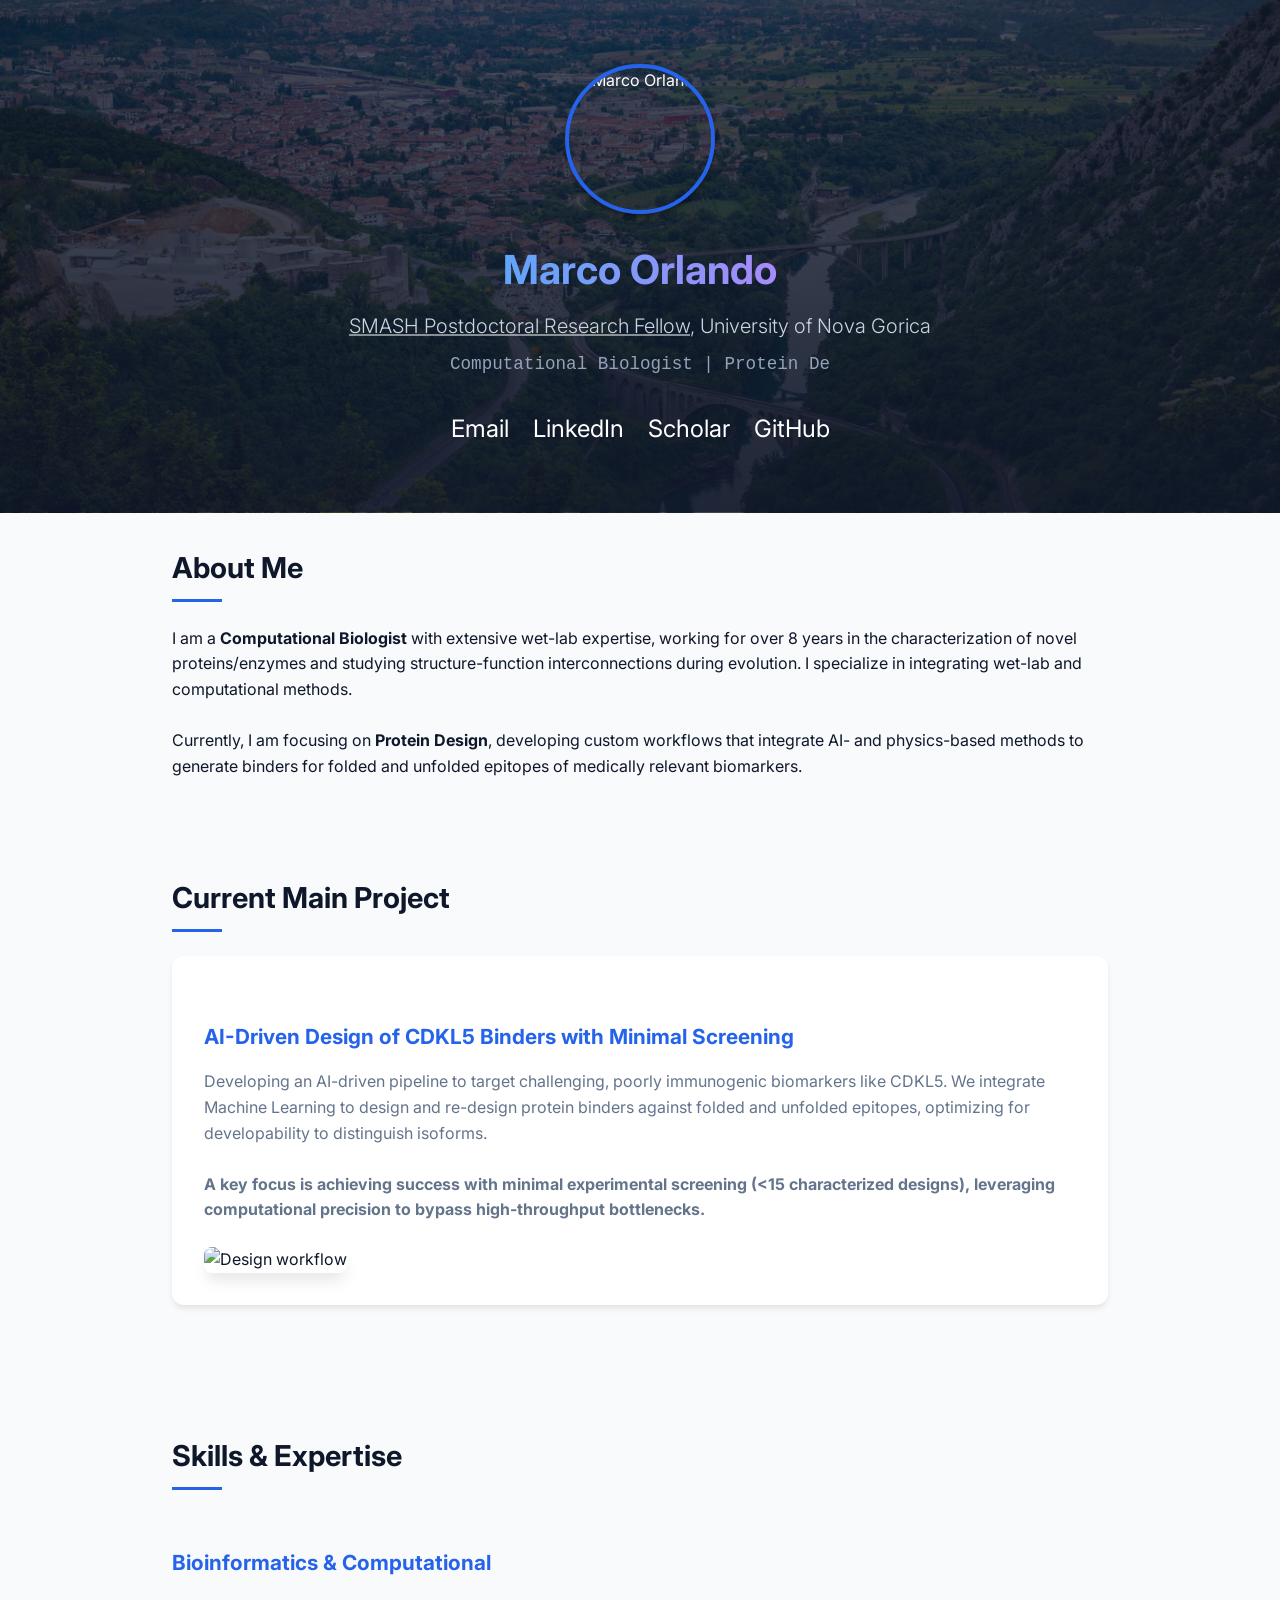
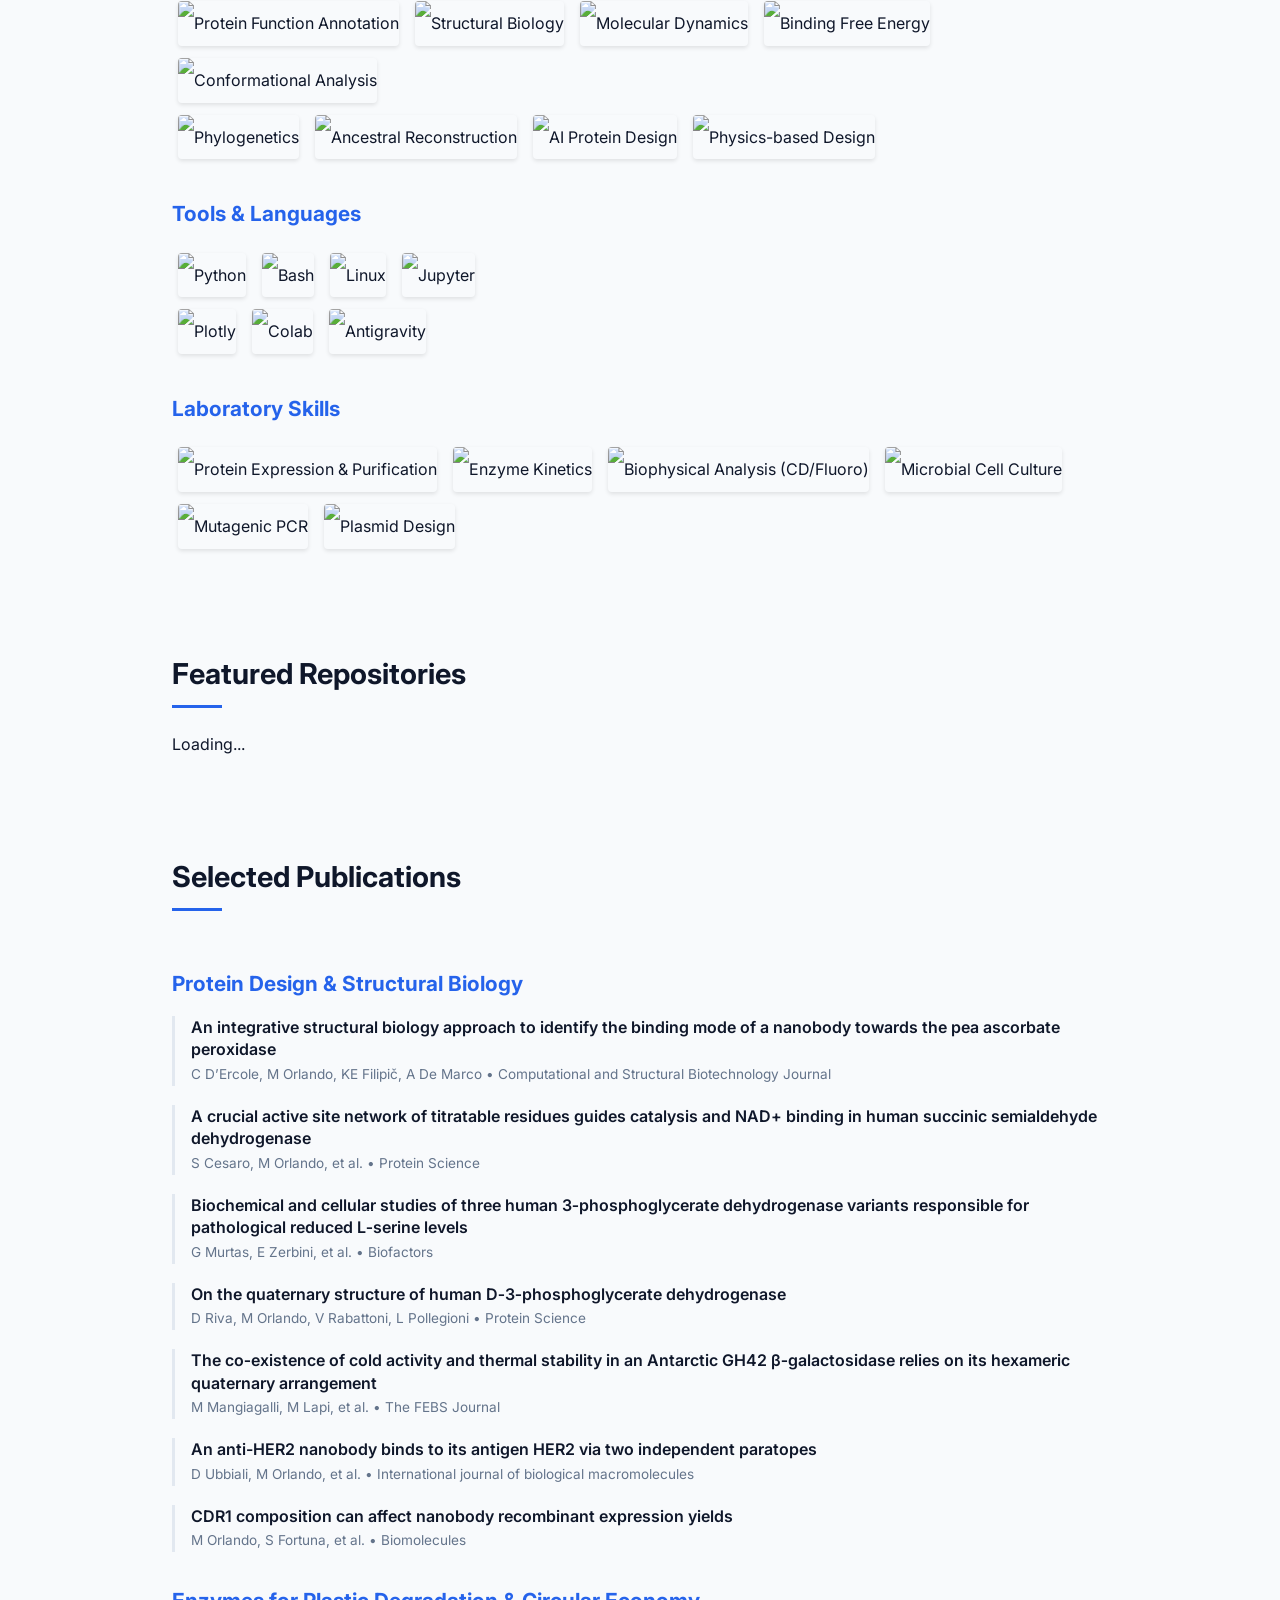
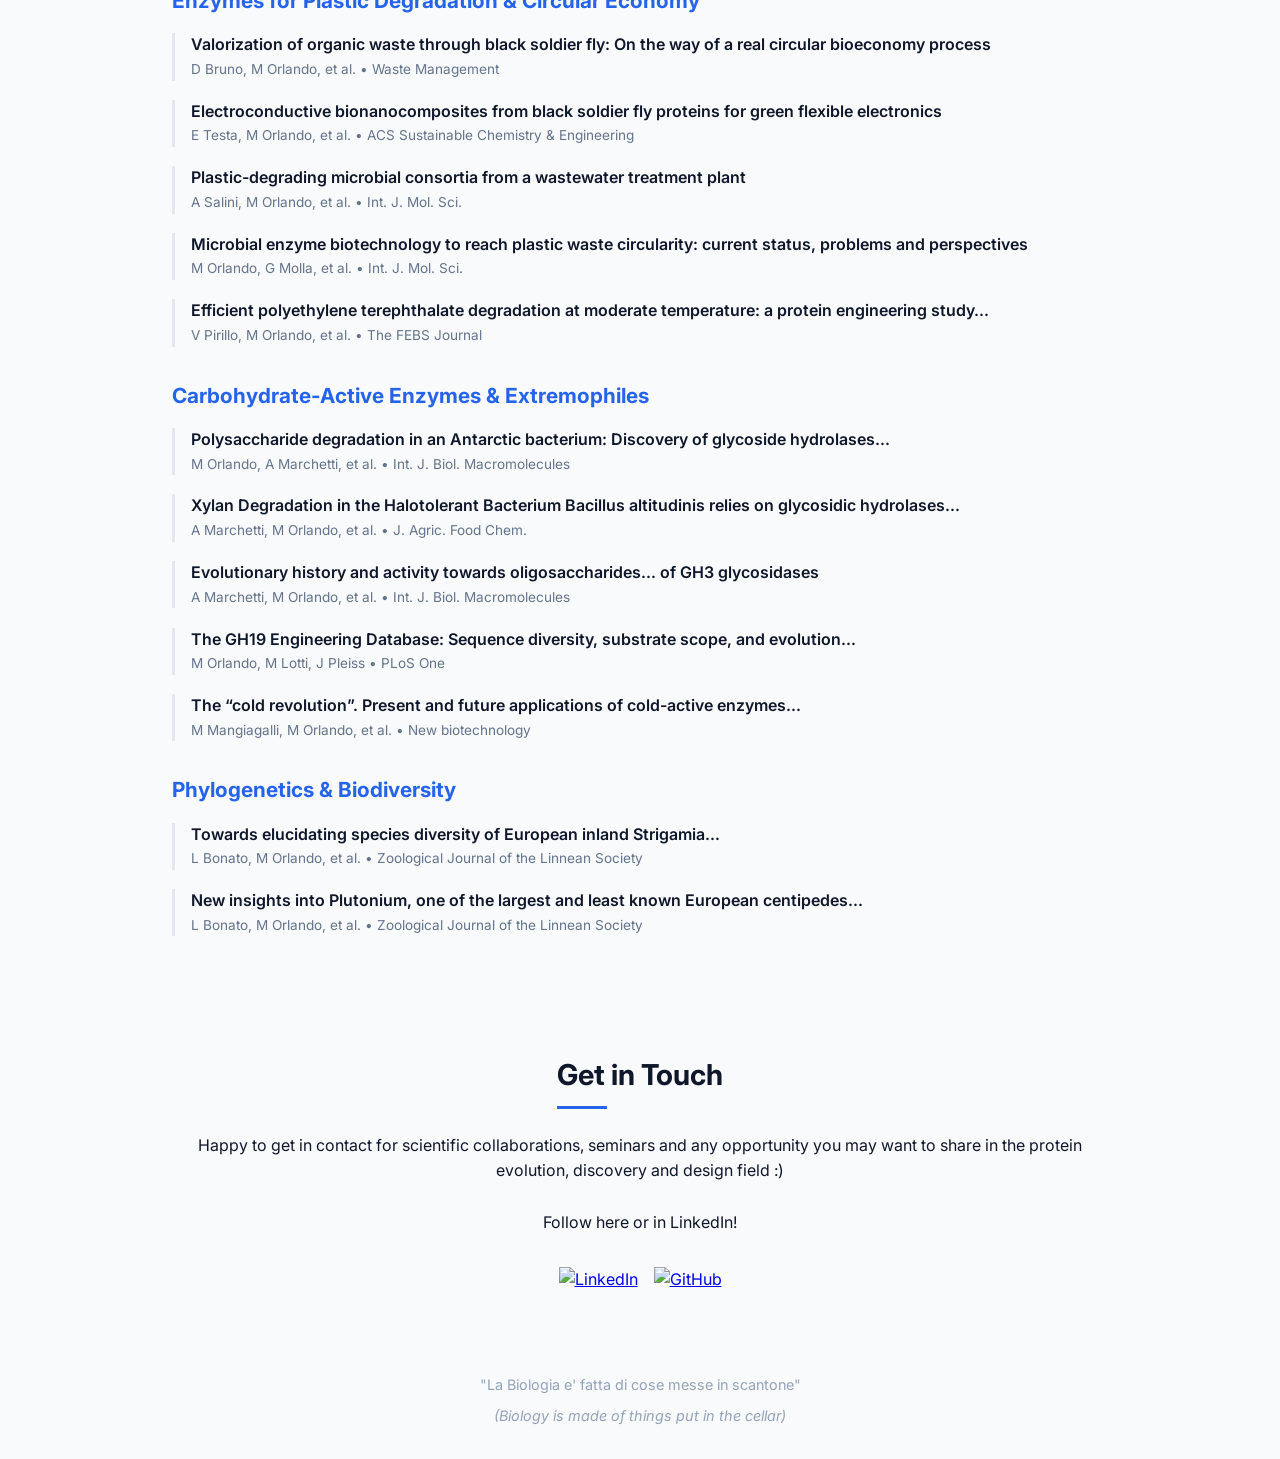
==== index.html @ f0516404 "Update hero background image with overlay" ====
<!DOCTYPE html>
<html lang="en">

<head>
    <meta charset="UTF-8">
    <meta name="viewport" content="width=device-width, initial-scale=1.0">
    <title>Marco Orlando - Computational Biologist</title>

    <!-- SEO Meta Tags -->
    <meta name="description"
        content="Marco Orlando - Postdoctoral Research Fellow at University of Nova Gorica. Computational Biologist & Protein Designer specializing in AI-driven protein engineering, molecular dynamics, and bioinformatics.">
    <meta name="keywords"
        content="Marco Orlando, Biochorl, Computational Biology, Protein Design, Bioinformatics, CDKL5, Protein Binders">
    <meta name="author" content="Marco Orlando">

    <!-- Fonts -->
    <link href="https://fonts.googleapis.com/css2?family=Inter:wght@300;400;600;700&display=swap" rel="stylesheet">
    <script src="https://kit.fontawesome.com/a076d05399.js" crossorigin="anonymous"></script>

    <style>
        :root {
            --primary: #2563eb;
            --dark: #0f172a;
            --light: #f8fafc;
            --text-gray: #64748b;
        }

        * {
            box-sizing: border-box;
            margin: 0;
            padding: 0;
        }

        body {
            font-family: 'Inter', sans-serif;
            color: var(--dark);
            background-color: var(--light);
            line-height: 1.6;
            scroll-behavior: smooth;
        }

        /* Compact Hero Section */
        .hero {
            padding: 4rem 2rem;
            display: flex;
            flex-direction: column;
            justify-content: center;
            align-items: center;
            text-align: center;
            background: linear-gradient(rgba(15, 23, 42, 0.7), rgba(15, 23, 42, 0.9)), url('assets/images/hero_bg.png');
            background-size: cover;
            background-position: center;
            color: white;
            min-height: 50vh;
            /* Reduced height */
        }

        .profile-img {
            width: 150px;
            height: 150px;
            border-radius: 50%;
            border: 4px solid var(--primary);
            object-fit: cover;
            margin-bottom: 1.5rem;
            box-shadow: 0 4px 6px -1px rgba(0, 0, 0, 0.5);
            animation: fadeIn 1s ease-out;
        }

        .hero h1 {
            font-size: 2.5rem;
            margin-bottom: 0.5rem;
            background: linear-gradient(to right, #60a5fa, #a78bfa);
            background-clip: text;
            -webkit-background-clip: text;
            -webkit-text-fill-color: transparent;

        }

        .typing-text {
            font-family: monospace;
            font-size: 1.1rem;
            color: #94a3b8;
            margin-bottom: 1.5rem;
            min-height: 1.5em;
        }

        .social-links {
            display: flex;
            gap: 1.5rem;
            margin-top: 0.5rem;
        }

        .social_btn {
            color: white;
            font-size: 1.5rem;
            transition: transform 0.2s, color 0.2s;
            text-decoration: none;
        }

        .social_btn:hover {
            transform: translateY(-3px);
            color: var(--primary);
        }

        /* Sections */
        section {
            padding: 3rem 2rem;
            max-width: 1000px;
            margin: 0 auto;
        }

        h2 {
            font-size: 1.8rem;
            margin-bottom: 1.5rem;
            position: relative;
            display: inline-block;
        }

        h2::after {
            content: '';
            display: block;
            width: 50px;
            height: 3px;
            background: var(--primary);
            margin-top: 0.5rem;
        }

        h3 {
            font-size: 1.3rem;
            margin-top: 2rem;
            margin-bottom: 1rem;
            color: var(--primary);
        }

        .project-card {
            background: white;
            border-radius: 12px;
            padding: 2rem;
            box-shadow: 0 4px 6px -1px rgba(0, 0, 0, 0.1);
            margin-bottom: 2rem;
        }

        .project-img {
            width: 100%;
            border-radius: 8px;
            margin-top: 1.5rem;
            box-shadow: 0 10px 15px -3px rgba(0, 0, 0, 0.1);
        }

        /* Publication List */
        .pub-item {
            margin-bottom: 1.2rem;
            padding-left: 1rem;
            border-left: 3px solid #e2e8f0;
            transition: border-color 0.2s;
        }

        .pub-item:hover {
            border-left-color: var(--primary);
        }

        .pub-title {
            font-weight: 600;
            display: block;
            color: var(--dark);
            text-decoration: none;
            line-height: 1.4;
        }

        .pub-title:hover {
            color: var(--primary);
        }

        .pub-meta {
            font-size: 0.85rem;
            color: var(--text-gray);
            margin-top: 0.2rem;
        }

        /* Repos Grid */
        #repos-grid {
            display: grid;
            grid-template-columns: repeat(auto-fit, minmax(280px, 1fr));
            gap: 1.5rem;
        }

        .repo-card {
            background: white;
            padding: 1.5rem;
            border-radius: 8px;
            border: 1px solid #e2e8f0;
            transition: transform 0.2s, box-shadow 0.2s;
        }

        .repo-card:hover {
            transform: translateY(-5px);
            box-shadow: 0 10px 15px -3px rgba(0, 0, 0, 0.1);
        }

        .repo-name {
            font-weight: 700;
            color: var(--primary);
            text-decoration: none;
            display: block;
            margin-bottom: 0.5rem;
        }

        .repo-desc {
            font-size: 0.9rem;
            color: var(--text-gray);
        }

        /* Helpers */
        @keyframes fadeIn {
            from {
                opacity: 0;
                transform: scale(0.9);
            }

            to {
                opacity: 1;
                transform: scale(1);
            }
        }

        .skills-badges {
            margin-top: 1rem;
            line-height: 2.8;
        }

        .skills-badges img {
            margin: 6px;
            height: 32px;
            border-radius: 4px;
            box-shadow: 0 2px 4px rgba(0, 0, 0, 0.1);
            transition: transform 0.2s, box-shadow 0.2s;
        }

        .skills-badges img:hover {
            transform: translateY(-3px);
            box-shadow: 0 5px 10px rgba(0, 0, 0, 0.15);
        }
    </style>
</head>

<body>

    <!-- Hero -->
    <header class="hero">
        <img src="https://github.com/biochorl.png" alt="Marco Orlando" class="profile-img">
        <h1>Marco Orlando</h1>
        <p style="font-size: 1.25rem; font-weight: 300; margin-bottom: 0.5rem; color: #cbd5e1;">
            <a href="https://smash.ung.si/" target="_blank"
                style="color: inherit; text-decoration: underline; text-decoration-color: rgba(255,255,255,0.5);">SMASH
                Postdoctoral Research Fellow</a>, University of Nova Gorica
        </p>
        <div class="typing-text" id="typewriter"></div>

        <div class="social-links">
            <a href="mailto:marco.orlando@ung.si" class="social_btn" title="Email"><i class="fas fa-envelope"></i>
                Email</a>
            <a href="https://www.linkedin.com/in/marco-orlando-bioch91" class="social_btn" title="LinkedIn"><i
                    class="fab fa-linkedin"></i> LinkedIn</a>
            <a href="https://scholar.google.com/citations?user=0Aok1wQAAAAJ" class="social_btn" title="Scholar"><i
                    class="fas fa-graduation-cap"></i> Scholar</a>
            <a href="https://github.com/biochorl" class="social_btn" title="GitHub"><i class="fab fa-github"></i>
                GitHub</a>
        </div>
    </header>

    <!-- About -->
    <section id="about" style="padding-top: 2rem;">
        <h2>About Me</h2>
        <p>
            I am a <strong>Computational Biologist</strong> with extensive wet-lab expertise, working for over 8 years
            in the
            characterization of novel proteins/enzymes and studying structure-function interconnections during
            evolution. I specialize in integrating wet-lab and computational methods.
            <br><br>
            Currently, I am focusing on <strong>Protein Design</strong>, developing custom workflows that integrate AI-
            and
            physics-based methods to generate binders for folded and unfolded epitopes of medically relevant biomarkers.
        </p>
    </section>

    <!-- Current Project -->
    <section id="project">
        <h2>Current Main Project</h2>
        <div class="project-card">
            <h3>AI-Driven Design of CDKL5 Binders with Minimal Screening</h3>
            <p style="color: var(--text-gray);">
                Developing an AI-driven pipeline to target challenging, poorly immunogenic biomarkers like CDKL5. We
                integrate Machine Learning to design and re-design protein binders against folded and unfolded epitopes,
                optimizing for developability to distinguish isoforms.
                <br><br>
                <strong>A key focus is achieving success with minimal experimental screening (&lt;15 characterized
                    designs), leveraging computational precision to bypass high-throughput bottlenecks.</strong>
            </p>
            <img src="assets/images/ensemble_animation.gif" alt="Design workflow" class="project-img">
        </div>
    </section>

    <!-- Skills -->
    <section id="skills">
        <h2>Skills & Expertise</h2>

        <h3>Bioinformatics & Computational</h3>
        <div class="skills-badges">
            <img alt="Protein Function Annotation"
                src="https://img.shields.io/badge/Protein%20Function%20Annotation-0056B3?style=for-the-badge">
            <img alt="Structural Biology"
                src="https://img.shields.io/badge/Structural%20Biology-0056B3?style=for-the-badge">
            <img alt="Molecular Dynamics"
                src="https://img.shields.io/badge/Molecular%20Dynamics-0056B3?style=for-the-badge">
            <img alt="Binding Free Energy"
                src="https://img.shields.io/badge/Binding%20Free%20Energy-0056B3?style=for-the-badge">
            <img alt="Conformational Analysis"
                src="https://img.shields.io/badge/Conformational%20Analysis-0056B3?style=for-the-badge">
            <br>
            <img alt="Phylogenetics" src="https://img.shields.io/badge/Phylogenetics-0056B3?style=for-the-badge">
            <img alt="Ancestral Reconstruction"
                src="https://img.shields.io/badge/Ancestral%20Reconstruction-0056B3?style=for-the-badge">
            <img alt="AI Protein Design"
                src="https://img.shields.io/badge/AI--based%20Protein%20Design-0056B3?style=for-the-badge">
            <img alt="Physics-based Design"
                src="https://img.shields.io/badge/Physics--based%20Protein%20Design-0056B3?style=for-the-badge">
        </div>

        <h3>Tools & Languages</h3>
        <div class="skills-badges">
            <img alt="Python"
                src="https://img.shields.io/badge/Python-3776AB?logo=python&logoColor=yellow&style=for-the-badge">
            <img alt="Bash"
                src="https://img.shields.io/badge/Bash-000000?logo=gnubash&logoColor=white&style=for-the-badge">
            <img alt="Linux"
                src="https://img.shields.io/badge/Linux-FCC624?logo=Linux&logoColor=black&style=for-the-badge">
            <img alt="Jupyter"
                src="https://img.shields.io/badge/Jupyter-F37626?logo=jupyter&logoColor=white&style=for-the-badge">
            <br>
            <img alt="Plotly"
                src="https://img.shields.io/badge/Plotly-11557C?logo=plotly&logoColor=white&style=for-the-badge">
            <img alt="Colab"
                src="https://img.shields.io/badge/Google%20Colab-F9AB00?logo=googlecolab&logoColor=white&style=for-the-badge">
            <img alt="Antigravity"
                src="https://img.shields.io/badge/IDE-Antigravity-7B1FA2?style=for-the-badge&logo=rocket&logoColor=white">
        </div>

        <h3>Laboratory Skills</h3>
        <div class="skills-badges">
            <img alt="Protein Expression & Purification"
                src="https://img.shields.io/badge/Protein%20Expression%20&%20Purification-28A745?style=for-the-badge">
            <img alt="Enzyme Kinetics" src="https://img.shields.io/badge/Enzyme%20Kinetics-28A745?style=for-the-badge">
            <img alt="Biophysical Analysis (CD/Fluoro)"
                src="https://img.shields.io/badge/Biophysical%20Analysis-28A745?style=for-the-badge">
            <img alt="Microbial Cell Culture"
                src="https://img.shields.io/badge/Microbial%20Cell%20Culture-28A745?style=for-the-badge">
            <img alt="Mutagenic PCR" src="https://img.shields.io/badge/Mutagenic%20PCR-28A745?style=for-the-badge">
            <img alt="Plasmid Design" src="https://img.shields.io/badge/Plasmid%20Design-28A745?style=for-the-badge">
        </div>
    </section>

    <!-- Repositories -->
    <section id="repos">
        <h2>Featured Repositories</h2>
        <div id="repos-grid">Loading...</div>
    </section>

    <!-- Publications -->
    <section id="publications">
        <h2>Selected Publications</h2>

        <h3>Protein Design & Structural Biology</h3>
        <div class="pub-item"><a
                href="https://scholar.google.com/citations?view_op=view_citation&hl=it&user=0Aok1wQAAAAJ&cstart=20&pagesize=80&citation_for_view=0Aok1wQAAAAJ:iH-uZ7U-co4C"
                class="pub-title">An integrative structural biology approach to identify the binding mode of a nanobody
                towards the pea ascorbate peroxidase</a>
            <div class="pub-meta">C D’Ercole, M Orlando, KE Filipič, A De Marco • Computational and Structural
                Biotechnology Journal</div>
        </div>
        <div class="pub-item"><a
                href="https://scholar.google.com/citations?view_op=view_citation&hl=it&user=0Aok1wQAAAAJ&cstart=20&pagesize=80&citation_for_view=0Aok1wQAAAAJ:M3ejUd6NZC8C"
                class="pub-title">A crucial active site network of titratable residues guides catalysis and NAD+ binding
                in human succinic semialdehyde dehydrogenase</a>
            <div class="pub-meta">S Cesaro, M Orlando, et al. • Protein Science</div>
        </div>
        <div class="pub-item"><a
                href="https://scholar.google.com/citations?view_op=view_citation&hl=it&user=0Aok1wQAAAAJ&citation_for_view=0Aok1wQAAAAJ:LkGwnXOMwfcC"
                class="pub-title">Biochemical and cellular studies of three human 3‐phosphoglycerate dehydrogenase
                variants responsible for pathological reduced L‐serine levels</a>
            <div class="pub-meta">G Murtas, E Zerbini, et al. • Biofactors</div>
        </div>
        <div class="pub-item"><a
                href="https://scholar.google.com/citations?view_op=view_citation&hl=it&user=0Aok1wQAAAAJ&citation_for_view=0Aok1wQAAAAJ:0EnyYjriUFMC"
                class="pub-title">On the quaternary structure of human D‐3‐phosphoglycerate dehydrogenase</a>
            <div class="pub-meta">D Riva, M Orlando, V Rabattoni, L Pollegioni • Protein Science</div>
        </div>
        <div class="pub-item"><a
                href="https://scholar.google.com/citations?view_op=view_citation&hl=it&user=0Aok1wQAAAAJ&citation_for_view=0Aok1wQAAAAJ:HDshCWvjkbEC"
                class="pub-title">The co‐existence of cold activity and thermal stability in an Antarctic GH42
                β‐galactosidase relies on its hexameric quaternary arrangement</a>
            <div class="pub-meta">M Mangiagalli, M Lapi, et al. • The FEBS Journal</div>
        </div>
        <div class="pub-item"><a
                href="https://scholar.google.com/citations?view_op=view_citation&hl=it&user=0Aok1wQAAAAJ&citation_for_view=0Aok1wQAAAAJ:hqOjcs7Dif8C"
                class="pub-title">An anti-HER2 nanobody binds to its antigen HER2 via two independent paratopes</a>
            <div class="pub-meta">D Ubbiali, M Orlando, et al. • International journal of biological macromolecules
            </div>
        </div>
        <div class="pub-item"><a
                href="https://scholar.google.com/citations?view_op=view_citation&hl=it&user=0Aok1wQAAAAJ&citation_for_view=0Aok1wQAAAAJ:L8Ckcad2t8MC"
                class="pub-title">CDR1 composition can affect nanobody recombinant expression yields</a>
            <div class="pub-meta">M Orlando, S Fortuna, et al. • Biomolecules</div>
        </div>

        <h3>Enzymes for Plastic Degradation & Circular Economy</h3>
        <div class="pub-item"><a
                href="https://scholar.google.com/citations?view_op=view_citation&hl=it&user=0Aok1wQAAAAJ&citation_for_view=0Aok1wQAAAAJ:_FxGoFyzp5QC"
                class="pub-title">Valorization of organic waste through black soldier fly: On the way of a real circular
                bioeconomy process</a>
            <div class="pub-meta">D Bruno, M Orlando, et al. • Waste Management</div>
        </div>
        <div class="pub-item"><a
                href="https://scholar.google.com/citations?view_op=view_citation&hl=it&user=0Aok1wQAAAAJ&citation_for_view=0Aok1wQAAAAJ:-f6ydRqryjwC"
                class="pub-title">Electroconductive bionanocomposites from black soldier fly proteins for green flexible
                electronics</a>
            <div class="pub-meta">E Testa, M Orlando, et al. • ACS Sustainable Chemistry & Engineering</div>
        </div>
        <div class="pub-item"><a
                href="https://scholar.google.com/citations?view_op=view_citation&hl=it&user=0Aok1wQAAAAJ&citation_for_view=0Aok1wQAAAAJ:4DMP91E08xMC"
                class="pub-title">Plastic-degrading microbial consortia from a wastewater treatment plant</a>
            <div class="pub-meta">A Salini, M Orlando, et al. • Int. J. Mol. Sci.</div>
        </div>
        <div class="pub-item"><a
                href="https://scholar.google.com/citations?view_op=view_citation&hl=it&user=0Aok1wQAAAAJ&citation_for_view=0Aok1wQAAAAJ:qxL8FJ1GzNcC"
                class="pub-title">Microbial enzyme biotechnology to reach plastic waste circularity: current status,
                problems and perspectives</a>
            <div class="pub-meta">M Orlando, G Molla, et al. • Int. J. Mol. Sci.</div>
        </div>
        <div class="pub-item"><a
                href="https://scholar.google.com/citations?view_op=view_citation&hl=it&user=0Aok1wQAAAAJ&citation_for_view=0Aok1wQAAAAJ:roLk4NBRz8UC"
                class="pub-title">Efficient polyethylene terephthalate degradation at moderate temperature: a protein
                engineering study...</a>
            <div class="pub-meta">V Pirillo, M Orlando, et al. • The FEBS Journal</div>
        </div>

        <h3>Carbohydrate-Active Enzymes & Extremophiles</h3>
        <div class="pub-item"><a
                href="https://scholar.google.com/citations?view_op=view_citation&hl=it&user=0Aok1wQAAAAJ&citation_for_view=0Aok1wQAAAAJ:7PzlFSSx8tAC"
                class="pub-title">Polysaccharide degradation in an Antarctic bacterium: Discovery of glycoside
                hydrolases...</a>
            <div class="pub-meta">M Orlando, A Marchetti, et al. • Int. J. Biol. Macromolecules</div>
        </div>
        <div class="pub-item"><a
                href="https://scholar.google.com/citations?view_op=view_citation&hl=it&user=0Aok1wQAAAAJ&citation_for_view=0Aok1wQAAAAJ:kNdYIx-mwKoC"
                class="pub-title">Xylan Degradation in the Halotolerant Bacterium Bacillus altitudinis relies on
                glycosidic hydrolases...</a>
            <div class="pub-meta">A Marchetti, M Orlando, et al. • J. Agric. Food Chem.</div>
        </div>
        <div class="pub-item"><a
                href="https://scholar.google.com/citations?view_op=view_citation&hl=it&user=0Aok1wQAAAAJ&citation_for_view=0Aok1wQAAAAJ:IWHjjKOFINEC"
                class="pub-title">Evolutionary history and activity towards oligosaccharides... of GH3 glycosidases</a>
            <div class="pub-meta">A Marchetti, M Orlando, et al. • Int. J. Biol. Macromolecules</div>
        </div>
        <div class="pub-item"><a
                href="https://scholar.google.com/citations?view_op=view_citation&hl=it&user=0Aok1wQAAAAJ&citation_for_view=0Aok1wQAAAAJ:ufrVoPGSRksC"
                class="pub-title">The GH19 Engineering Database: Sequence diversity, substrate scope, and
                evolution...</a>
            <div class="pub-meta">M Orlando, M Lotti, J Pleiss • PLoS One</div>
        </div>
        <div class="pub-item"><a
                href="https://scholar.google.com/citations?view_op=view_citation&hl=it&user=0Aok1wQAAAAJ&citation_for_view=0Aok1wQAAAAJ:Wp0gIr-vW9MC"
                class="pub-title">The “cold revolution”. Present and future applications of cold-active enzymes...</a>
            <div class="pub-meta">M Mangiagalli, M Orlando, et al. • New biotechnology</div>
        </div>

        <h3>Phylogenetics & Biodiversity</h3>
        <div class="pub-item"><a
                href="https://scholar.google.com/citations?view_op=view_citation&hl=it&user=0Aok1wQAAAAJ&citation_for_view=0Aok1wQAAAAJ:mVmsd5A6BfQC"
                class="pub-title">Towards elucidating species diversity of European inland Strigamia...</a>
            <div class="pub-meta">L Bonato, M Orlando, et al. • Zoological Journal of the Linnean Society</div>
        </div>
        <div class="pub-item"><a
                href="https://scholar.google.com/citations?view_op=view_citation&hl=it&user=0Aok1wQAAAAJ&citation_for_view=0Aok1wQAAAAJ:KlAtU1dfN6UC"
                class="pub-title">New insights into Plutonium, one of the largest and least known European
                centipedes...</a>
            <div class="pub-meta">L Bonato, M Orlando, et al. • Zoological Journal of the Linnean Society</div>
        </div>

    </section>

    <!-- Contact -->
    <section id="contact" style="text-align: center;">
        <h2>Get in Touch</h2>
        <p style="margin-bottom: 2rem;">
            Happy to get in contact for scientific collaborations, seminars and any opportunity you may want to share in
            the protein evolution, discovery and design field :)
            <br><br>
            Follow here or in LinkedIn!
        </p>
        <div style="display: flex; justify-content: center; gap: 1rem;">
            <a href="https://www.linkedin.com/in/marco-orlando-bioch91" target="_blank">
                <img src="https://img.shields.io/badge/LinkedIn-0077B5?style=for-the-badge&logo=linkedin&logoColor=white"
                    alt="LinkedIn">
            </a>
            <a href="https://github.com/biochorl" target="_blank">
                <img src="https://img.shields.io/badge/GitHub-100000?style=for-the-badge&logo=github&logoColor=white"
                    alt="GitHub">
            </a>
        </div>
    </section>

    <!-- Footer -->
    <footer style="text-align: center; padding: 2rem; color: #94a3b8; font-size: 0.9rem;">
        <p>"La Biologia e' fatta di cose messe in scantone"</p>
        <p style="margin-top: 0.5rem; font-style: italic;">(Biology is made of things put in the cellar)</p>
    </footer>

    <!-- Script to fetch Repos + Typing Effect -->
    <script>
        // Typing Effect
        const textToType = "Computational Biologist | Protein Designer | Lab Automation Enthusiast";
        const typeElement = document.getElementById('typewriter');
        let i = 0;
        function typeWriter() {
            if (i < textToType.length) {
                typeElement.innerHTML += textToType.charAt(i);
                i++;
                setTimeout(typeWriter, 50);
            }
        }
        window.onload = typeWriter;

        // Fetch GitHub Repos
        async function fetchRepos() {
            const username = 'biochorl';
            const response = await fetch(`https://api.github.com/users/${username}/repos?sort=updated&per_page=6`);
            const repos = await response.json();

            const grid = document.getElementById('repos-grid');
            grid.innerHTML = '';

            repos.forEach(repo => {
                if (repo.fork && repo.stargazers_count < 1 && repo.name !== 'biochorl.github.io') return;

                const card = document.createElement('div');
                card.className = 'repo-card';
                card.innerHTML = `
                    <a href="${repo.html_url}" class="repo-name">${repo.name}</a>
                    <p class="repo-desc">${repo.description || 'No description available.'}</p>
                    <div style="margin-top: 1rem; font-size: 0.8rem; color: #94a3b8;">
                        <span style="margin-right: 1rem;">⭐ ${repo.stargazers_count}</span>
                        <span>💻 ${repo.language || 'Code'}</span>
                    </div>
                `;
                grid.appendChild(card);
            });
        }
        fetchRepos();
    </script>
</body>

</html>
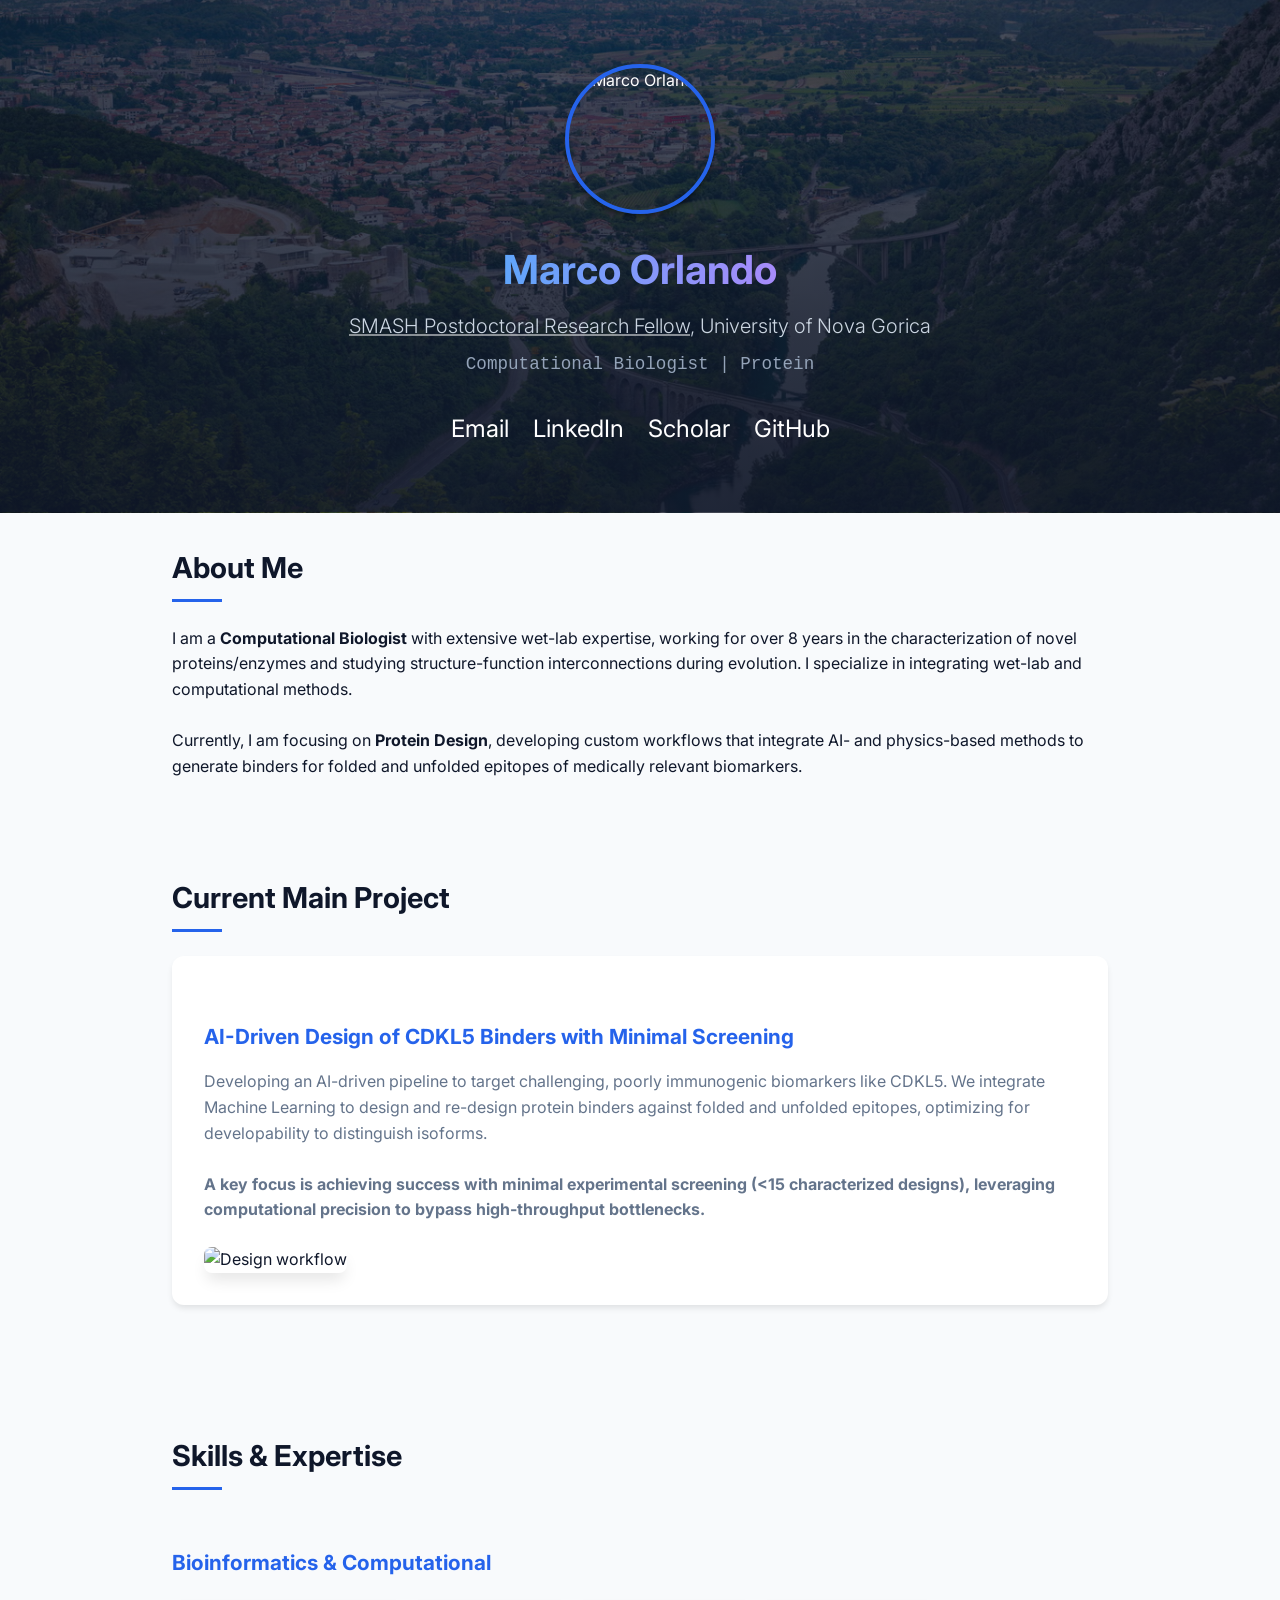
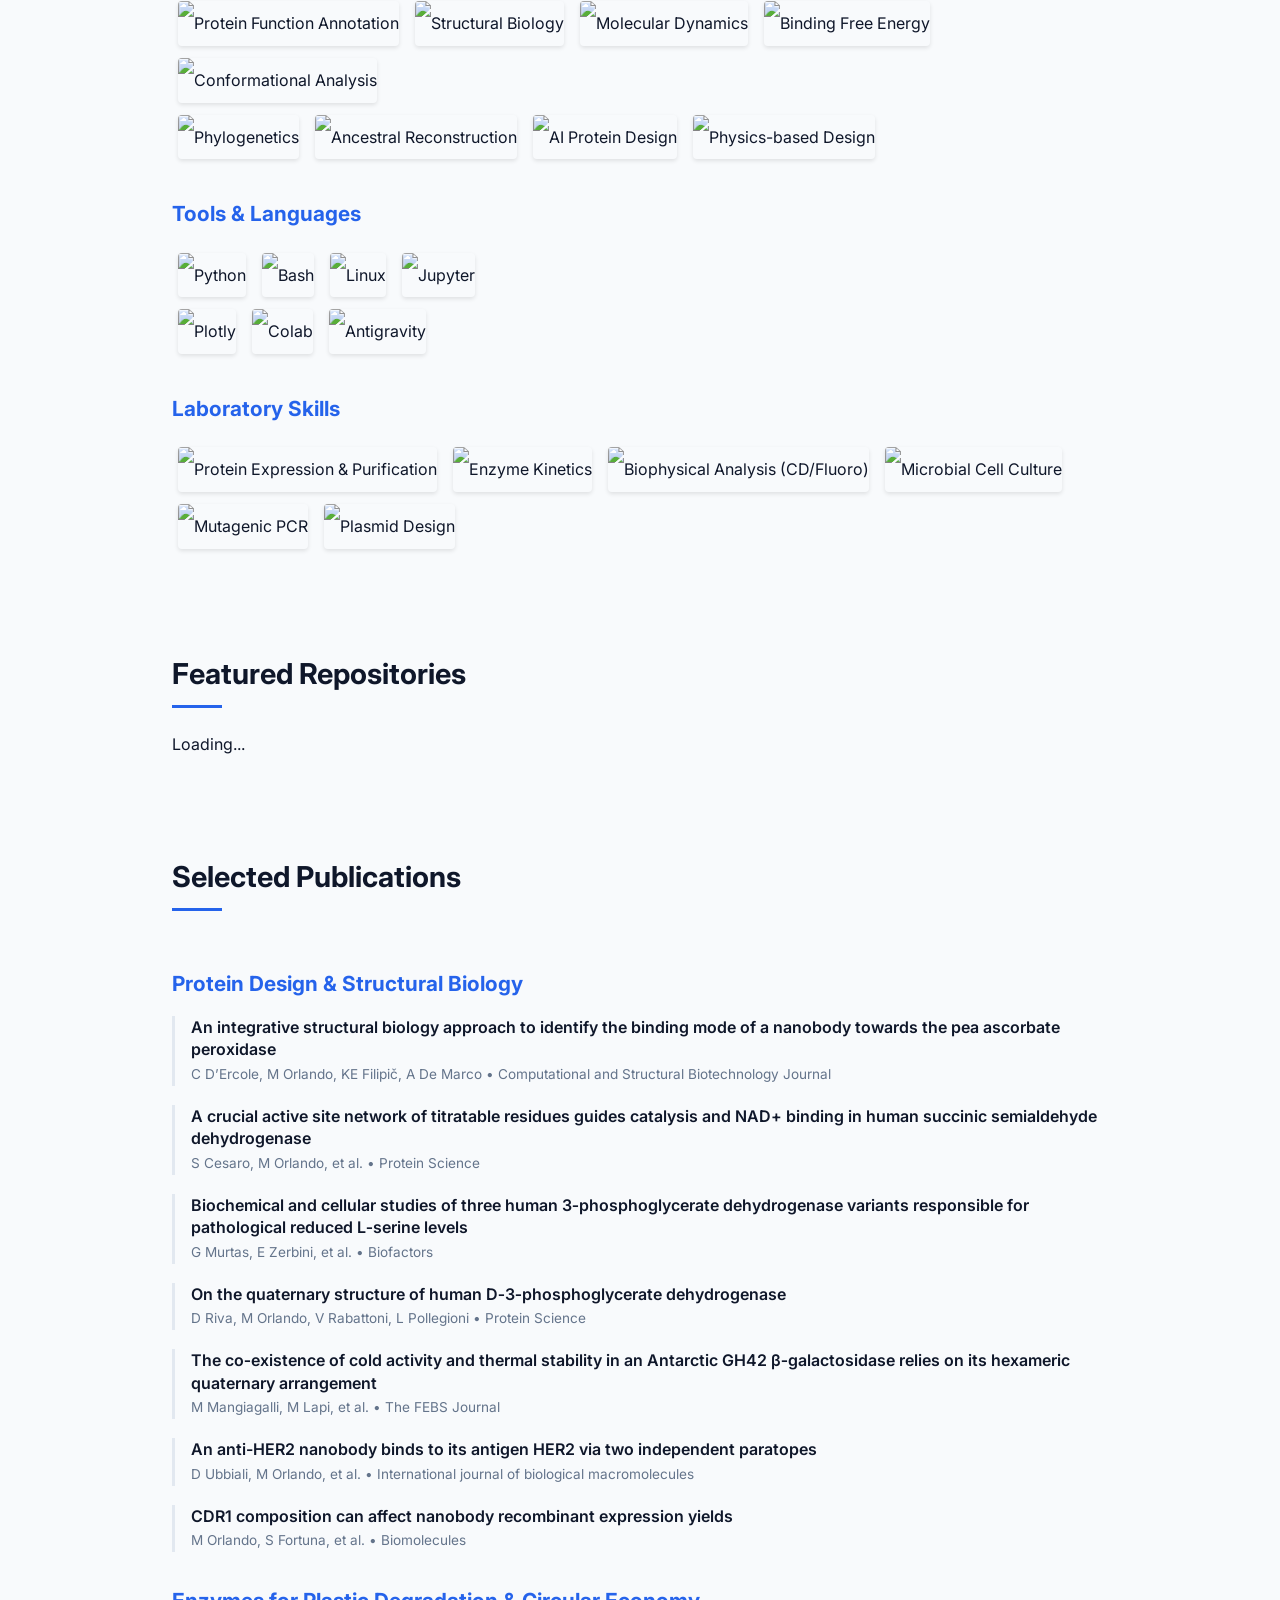
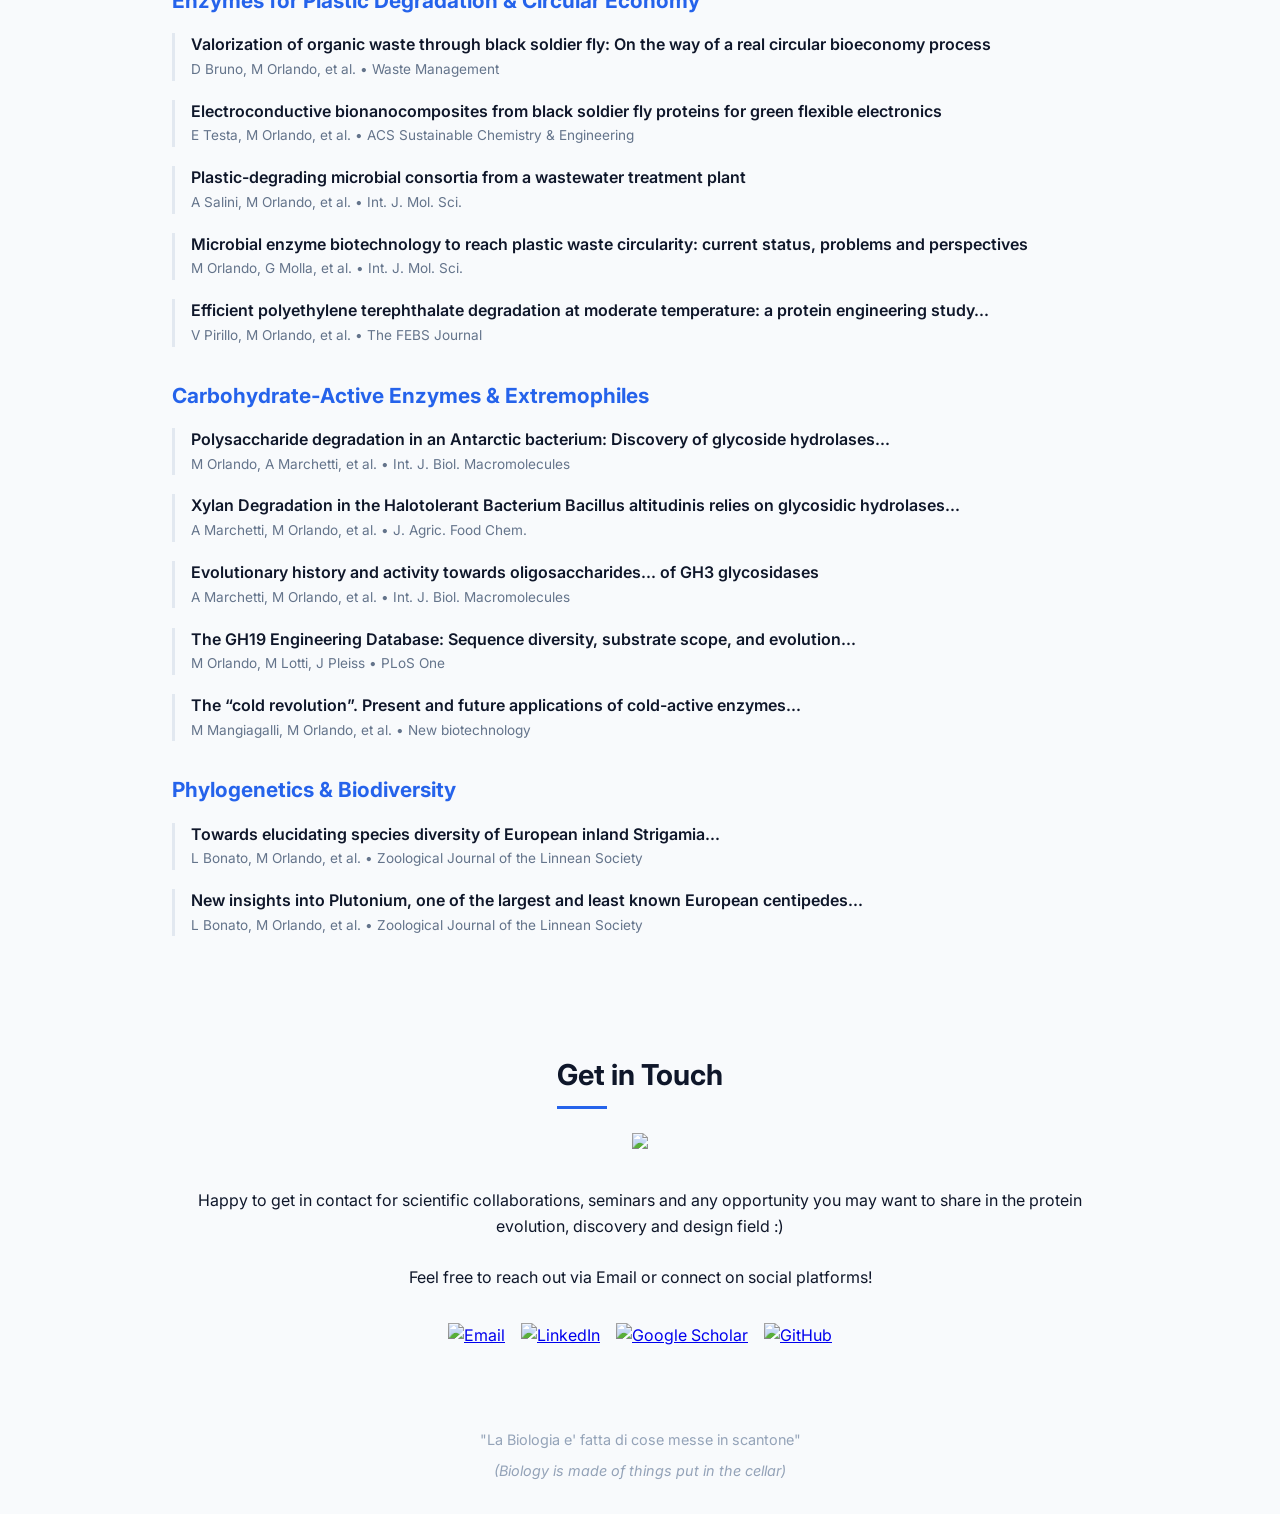
==== commit 6aaebee7: "Update Get in Touch section styling and badges" ====
--- a/index.html
+++ b/index.html
@@ -491,16 +491,28 @@
     <!-- Contact -->
     <section id="contact" style="text-align: center;">
         <h2>Get in Touch</h2>
+        <div align="center">
+            <img src="https://media4.giphy.com/media/v1.Y2lkPTc5MGI3NjExd3czbzVhamE5YWM0MDI1cGtoZGE5Nnc0aW8zYjhsdW0yOGFpenZ2NyZlcD12MV9pbnRlcm5hbF9naWZfYnlfaWQmY3Q9Zw/3o7TKLC8zBUd7eEteE/giphy.gif"
+                width="300" style="margin-bottom: 2rem;" />
+        </div>
         <p style="margin-bottom: 2rem;">
             Happy to get in contact for scientific collaborations, seminars and any opportunity you may want to share in
             the protein evolution, discovery and design field :)
             <br><br>
-            Follow here or in LinkedIn!
+            Feel free to reach out via Email or connect on social platforms!
         </p>
-        <div style="display: flex; justify-content: center; gap: 1rem;">
+        <div style="display: flex; justify-content: center; gap: 1rem; flex-wrap: wrap;">
+            <a href="mailto:marco.orlando@ung.si">
+                <img src="https://img.shields.io/badge/Email-D14836?style=for-the-badge&logo=gmail&logoColor=white"
+                    alt="Email">
+            </a>
             <a href="https://www.linkedin.com/in/marco-orlando-bioch91" target="_blank">
                 <img src="https://img.shields.io/badge/LinkedIn-0077B5?style=for-the-badge&logo=linkedin&logoColor=white"
                     alt="LinkedIn">
+            </a>
+            <a href="https://scholar.google.com/citations?user=0Aok1wQAAAAJ" target="_blank">
+                <img src="https://img.shields.io/badge/Google_Scholar-4285F4?style=for-the-badge&logo=google-scholar&logoColor=white"
+                    alt="Google Scholar">
             </a>
             <a href="https://github.com/biochorl" target="_blank">
                 <img src="https://img.shields.io/badge/GitHub-100000?style=for-the-badge&logo=github&logoColor=white"
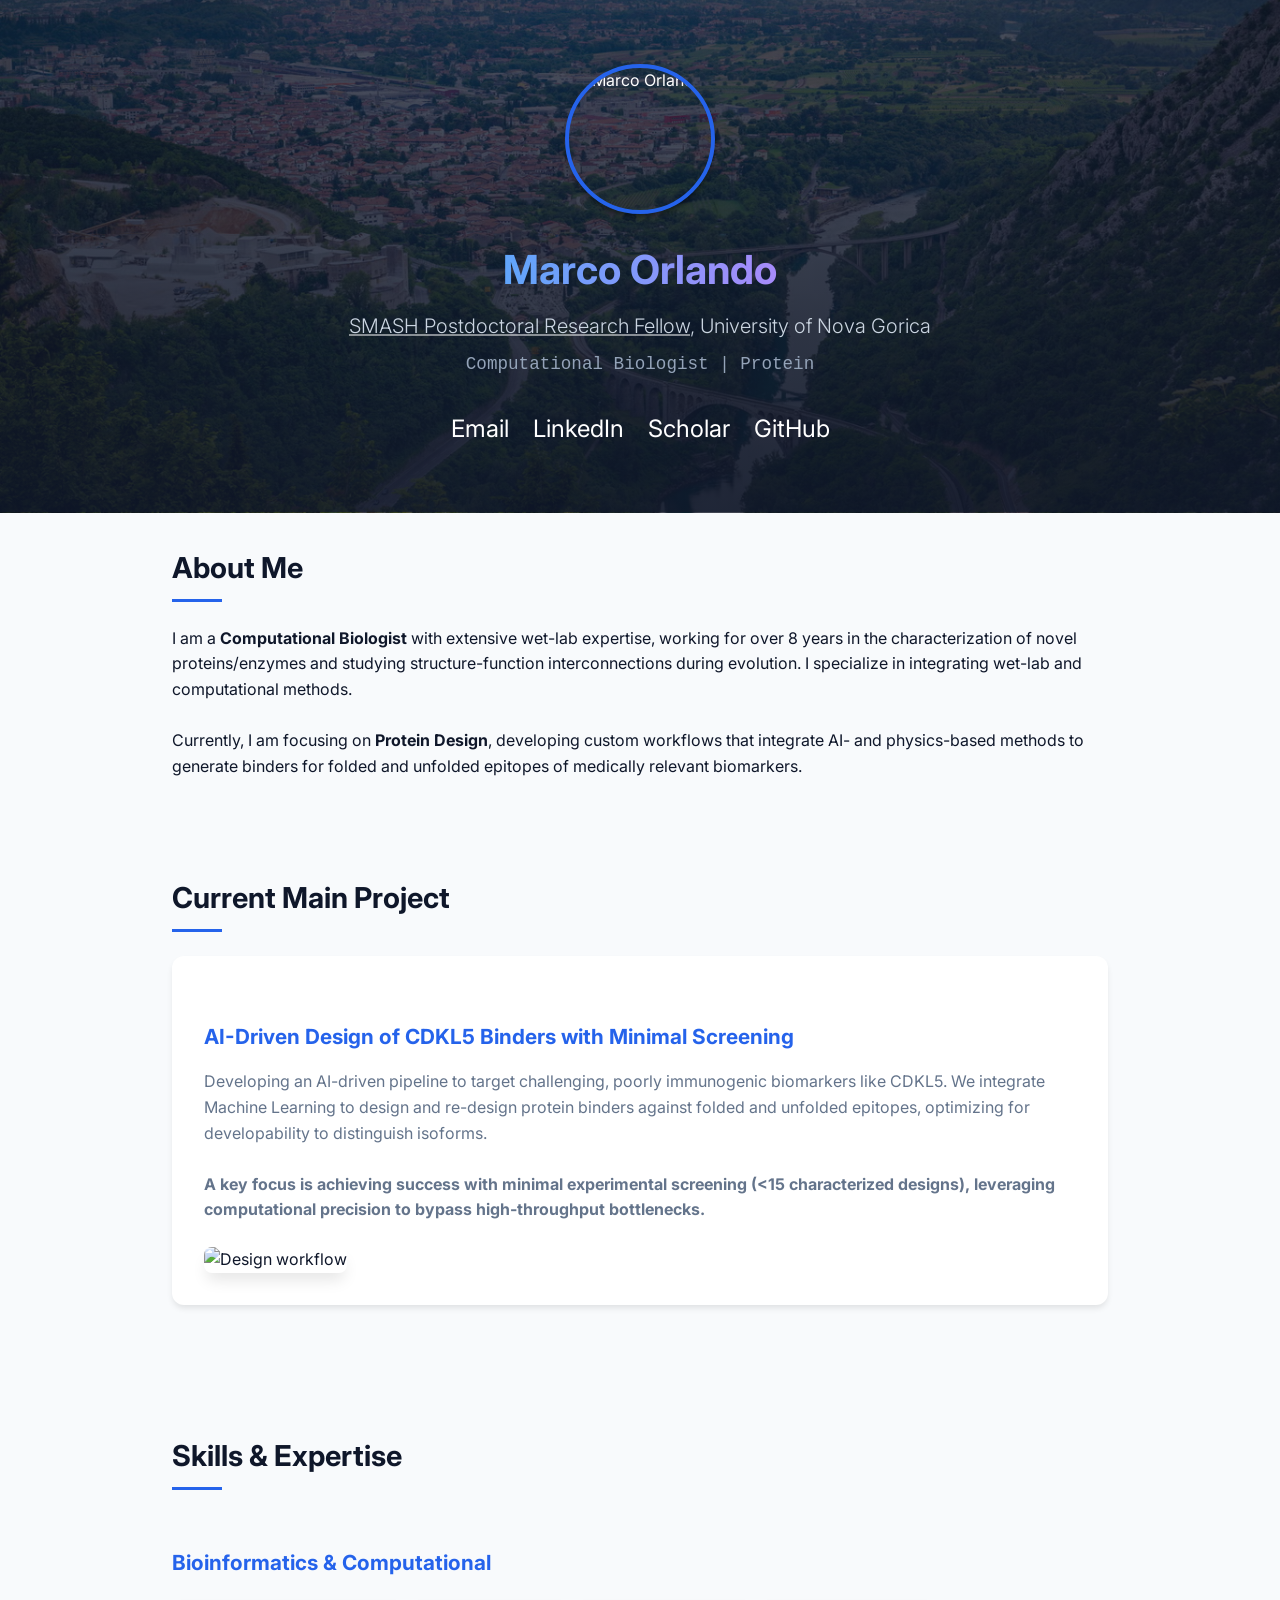
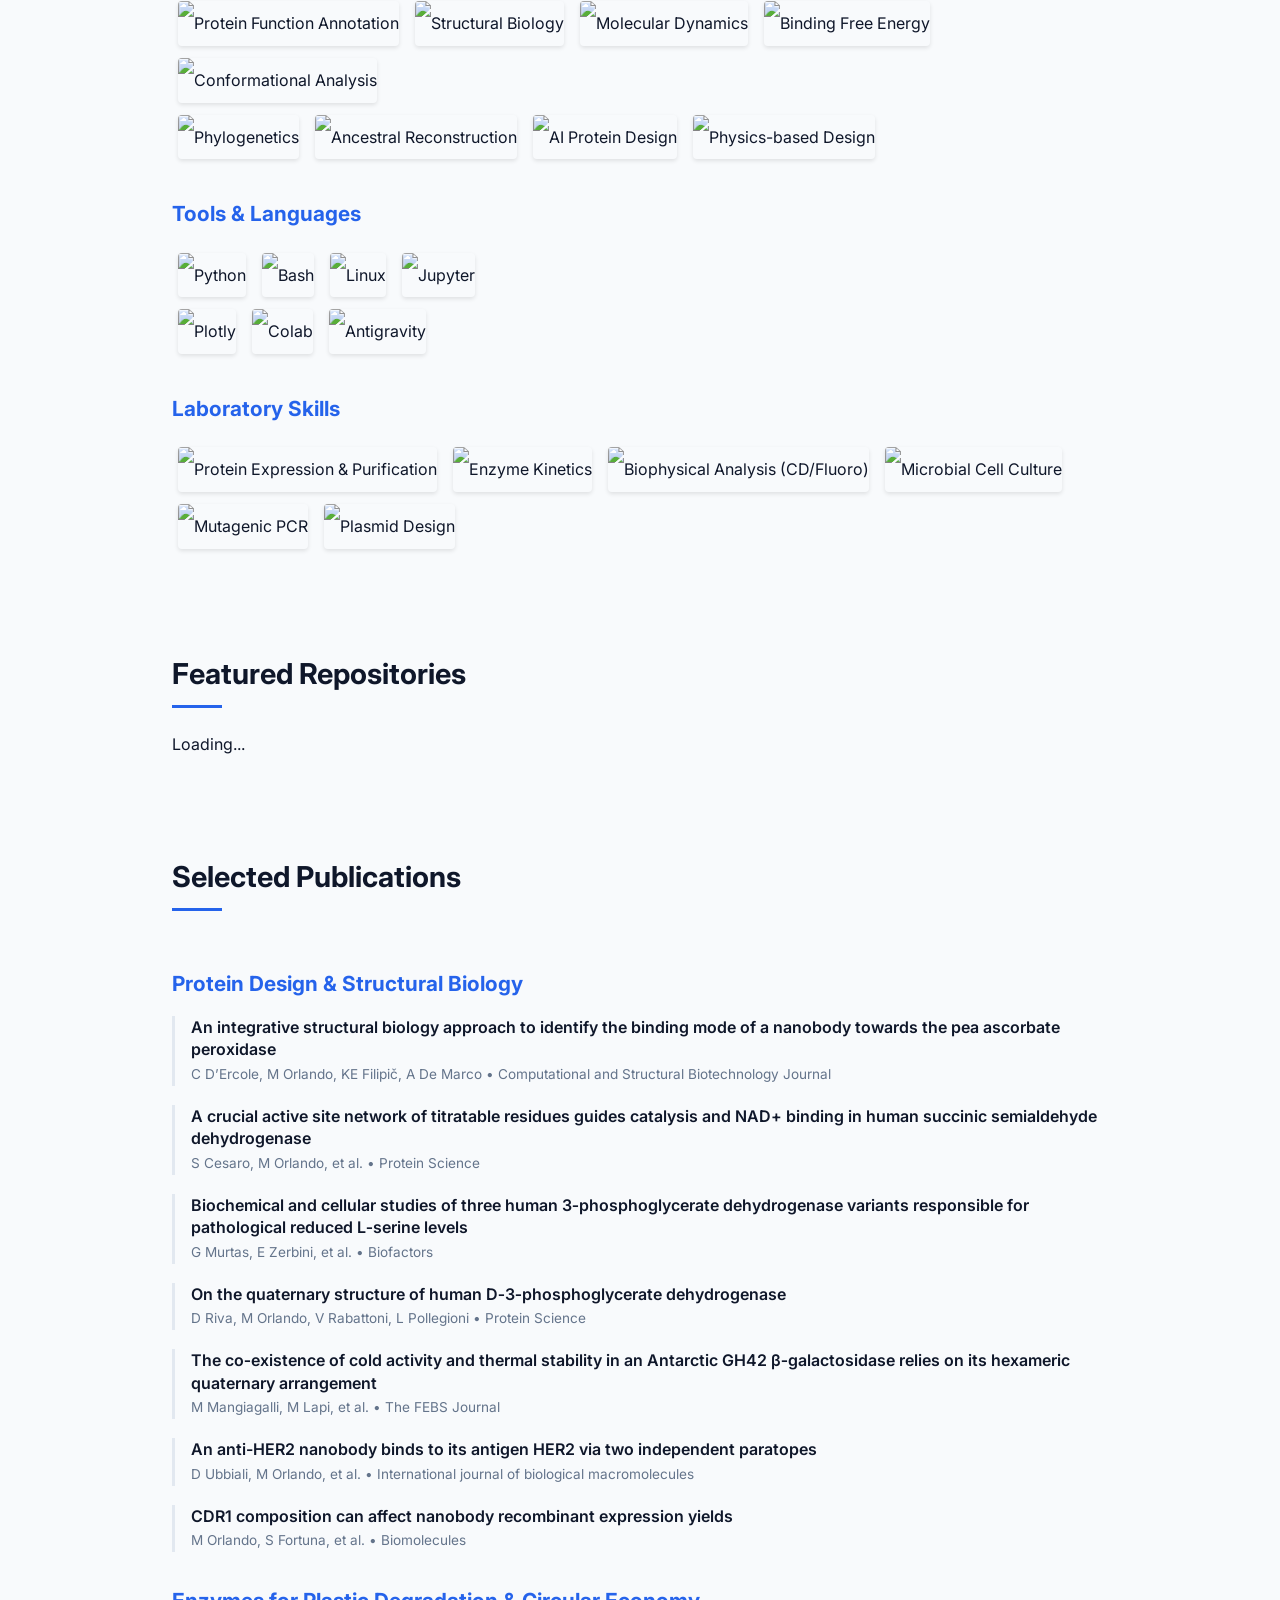
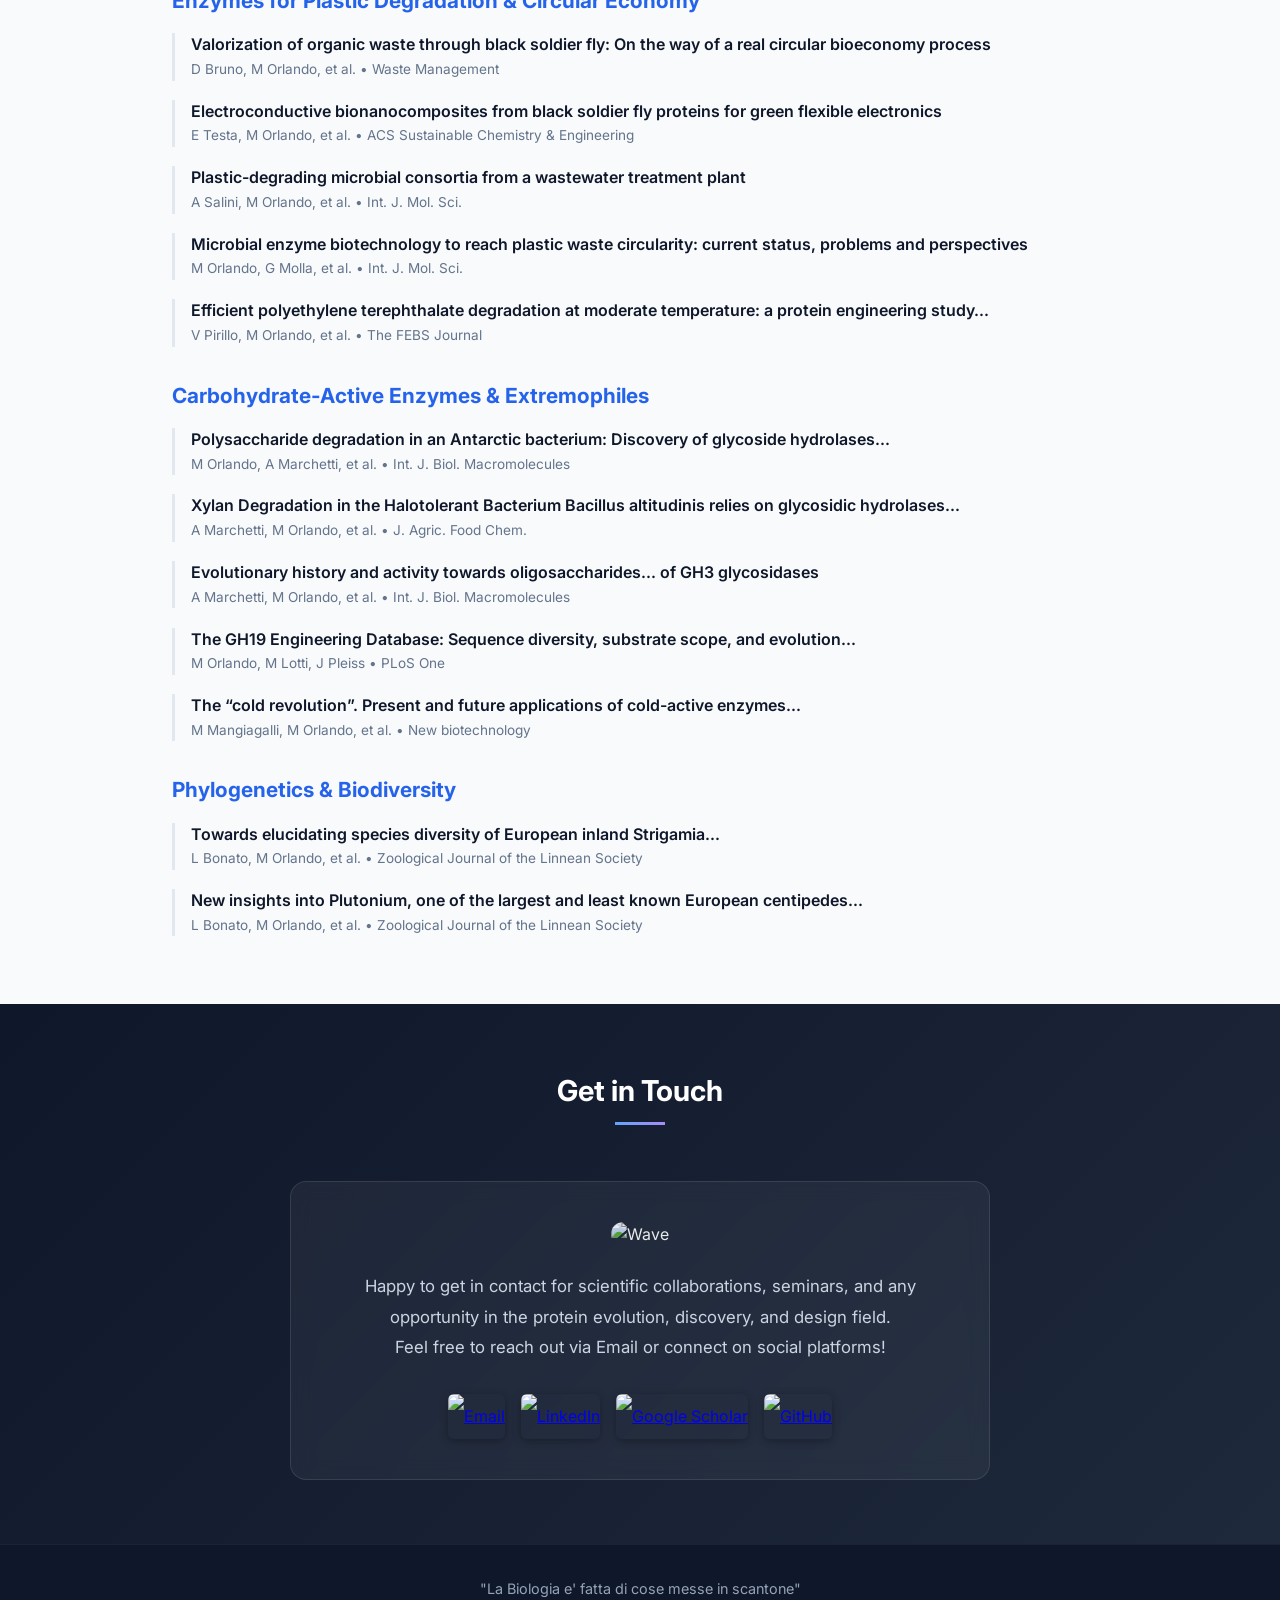
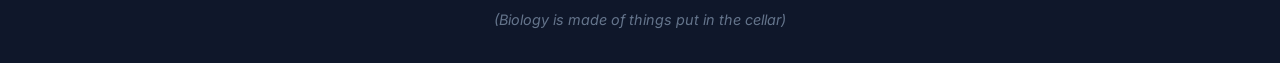
==== commit a9cfd884: "Redesign Get in Touch section" ====
--- a/index.html
+++ b/index.html
@@ -239,6 +239,83 @@
         .skills-badges img:hover {
             transform: translateY(-3px);
             box-shadow: 0 5px 10px rgba(0, 0, 0, 0.15);
+        }
+
+        /* Contact Section */
+        .contact-section {
+            background: linear-gradient(135deg, #0f172a 0%, #1e293b 100%);
+            color: white;
+            padding: 4rem 2rem;
+            text-align: center;
+            max-width: 100%;
+        }
+
+        .contact-section h2 {
+            color: white;
+        }
+
+        .contact-section h2::after {
+            background: linear-gradient(to right, #60a5fa, #a78bfa);
+            margin: 0.5rem auto 0;
+        }
+
+        .contact-card {
+            max-width: 700px;
+            margin: 0 auto;
+            background: rgba(255, 255, 255, 0.05);
+            backdrop-filter: blur(10px);
+            border: 1px solid rgba(255, 255, 255, 0.1);
+            border-radius: 16px;
+            padding: 2.5rem;
+            margin-top: 2rem;
+        }
+
+        .contact-gif {
+            width: 200px;
+            border-radius: 12px;
+            margin-bottom: 1.5rem;
+            opacity: 0.9;
+        }
+
+        .contact-text {
+            color: #cbd5e1;
+            font-size: 1.05rem;
+            line-height: 1.8;
+            margin-bottom: 2rem;
+        }
+
+        .contact-badges {
+            display: flex;
+            justify-content: center;
+            gap: 1rem;
+            flex-wrap: wrap;
+            line-height: 2.8;
+        }
+
+        .contact-badges img {
+            height: 36px;
+            border-radius: 6px;
+            box-shadow: 0 2px 8px rgba(0, 0, 0, 0.3);
+            transition: transform 0.2s, box-shadow 0.2s;
+        }
+
+        .contact-badges img:hover {
+            transform: translateY(-3px);
+            box-shadow: 0 6px 16px rgba(96, 165, 250, 0.3);
+        }
+
+        /* Footer */
+        .site-footer {
+            background: #0f172a;
+            text-align: center;
+            padding: 2rem;
+            color: #64748b;
+            font-size: 0.9rem;
+            border-top: 1px solid rgba(255, 255, 255, 0.05);
+        }
+
+        .site-footer .quote {
+            color: #94a3b8;
         }
     </style>
 </head>
@@ -489,41 +566,41 @@
     </section>
 
     <!-- Contact -->
-    <section id="contact" style="text-align: center;">
+    <section id="contact" class="contact-section">
         <h2>Get in Touch</h2>
-        <div align="center">
+        <div class="contact-card">
             <img src="https://media4.giphy.com/media/v1.Y2lkPTc5MGI3NjExd3czbzVhamE5YWM0MDI1cGtoZGE5Nnc0aW8zYjhsdW0yOGFpenZ2NyZlcD12MV9pbnRlcm5hbF9naWZfYnlfaWQmY3Q9Zw/3o7TKLC8zBUd7eEteE/giphy.gif"
-                width="300" style="margin-bottom: 2rem;" />
-        </div>
-        <p style="margin-bottom: 2rem;">
-            Happy to get in contact for scientific collaborations, seminars and any opportunity you may want to share in
-            the protein evolution, discovery and design field :)
-            <br><br>
-            Feel free to reach out via Email or connect on social platforms!
-        </p>
-        <div style="display: flex; justify-content: center; gap: 1rem; flex-wrap: wrap;">
-            <a href="mailto:marco.orlando@ung.si">
-                <img src="https://img.shields.io/badge/Email-D14836?style=for-the-badge&logo=gmail&logoColor=white"
-                    alt="Email">
-            </a>
-            <a href="https://www.linkedin.com/in/marco-orlando-bioch91" target="_blank">
-                <img src="https://img.shields.io/badge/LinkedIn-0077B5?style=for-the-badge&logo=linkedin&logoColor=white"
-                    alt="LinkedIn">
-            </a>
-            <a href="https://scholar.google.com/citations?user=0Aok1wQAAAAJ" target="_blank">
-                <img src="https://img.shields.io/badge/Google_Scholar-4285F4?style=for-the-badge&logo=google-scholar&logoColor=white"
-                    alt="Google Scholar">
-            </a>
-            <a href="https://github.com/biochorl" target="_blank">
-                <img src="https://img.shields.io/badge/GitHub-100000?style=for-the-badge&logo=github&logoColor=white"
-                    alt="GitHub">
-            </a>
+                class="contact-gif" alt="Wave" />
+            <p class="contact-text">
+                Happy to get in contact for scientific collaborations, seminars, and any opportunity
+                in the protein evolution, discovery, and design field.
+                <br>
+                Feel free to reach out via Email or connect on social platforms!
+            </p>
+            <div class="contact-badges">
+                <a href="mailto:marco.orlando@ung.si">
+                    <img src="https://img.shields.io/badge/Email-D14836?style=for-the-badge&logo=gmail&logoColor=white"
+                        alt="Email">
+                </a>
+                <a href="https://www.linkedin.com/in/marco-orlando-bioch91" target="_blank">
+                    <img src="https://img.shields.io/badge/LinkedIn-0077B5?style=for-the-badge&logo=linkedin&logoColor=white"
+                        alt="LinkedIn">
+                </a>
+                <a href="https://scholar.google.com/citations?user=0Aok1wQAAAAJ" target="_blank">
+                    <img src="https://img.shields.io/badge/Google_Scholar-4285F4?style=for-the-badge&logo=google-scholar&logoColor=white"
+                        alt="Google Scholar">
+                </a>
+                <a href="https://github.com/biochorl" target="_blank">
+                    <img src="https://img.shields.io/badge/GitHub-100000?style=for-the-badge&logo=github&logoColor=white"
+                        alt="GitHub">
+                </a>
+            </div>
         </div>
     </section>
 
     <!-- Footer -->
-    <footer style="text-align: center; padding: 2rem; color: #94a3b8; font-size: 0.9rem;">
-        <p>"La Biologia e' fatta di cose messe in scantone"</p>
+    <footer class="site-footer">
+        <p class="quote">"La Biologia e' fatta di cose messe in scantone"</p>
         <p style="margin-top: 0.5rem; font-style: italic;">(Biology is made of things put in the cellar)</p>
     </footer>
 
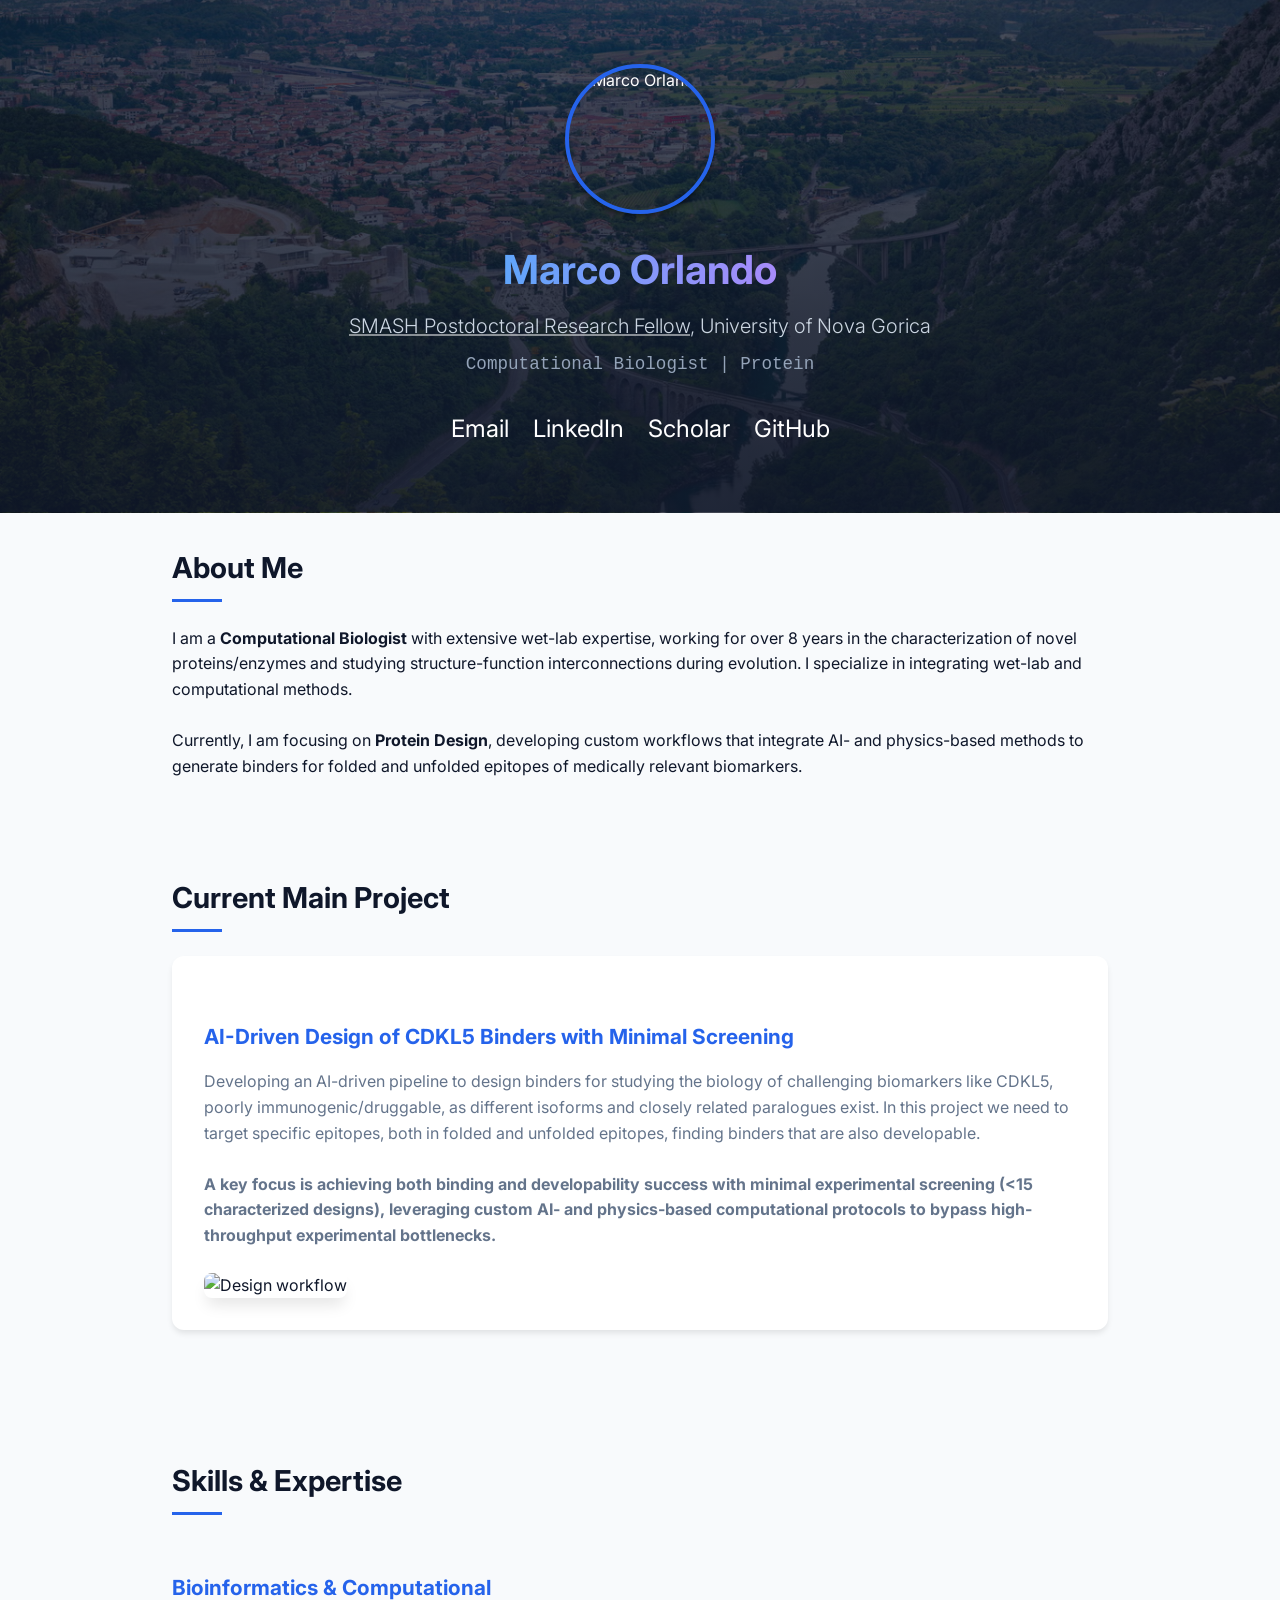
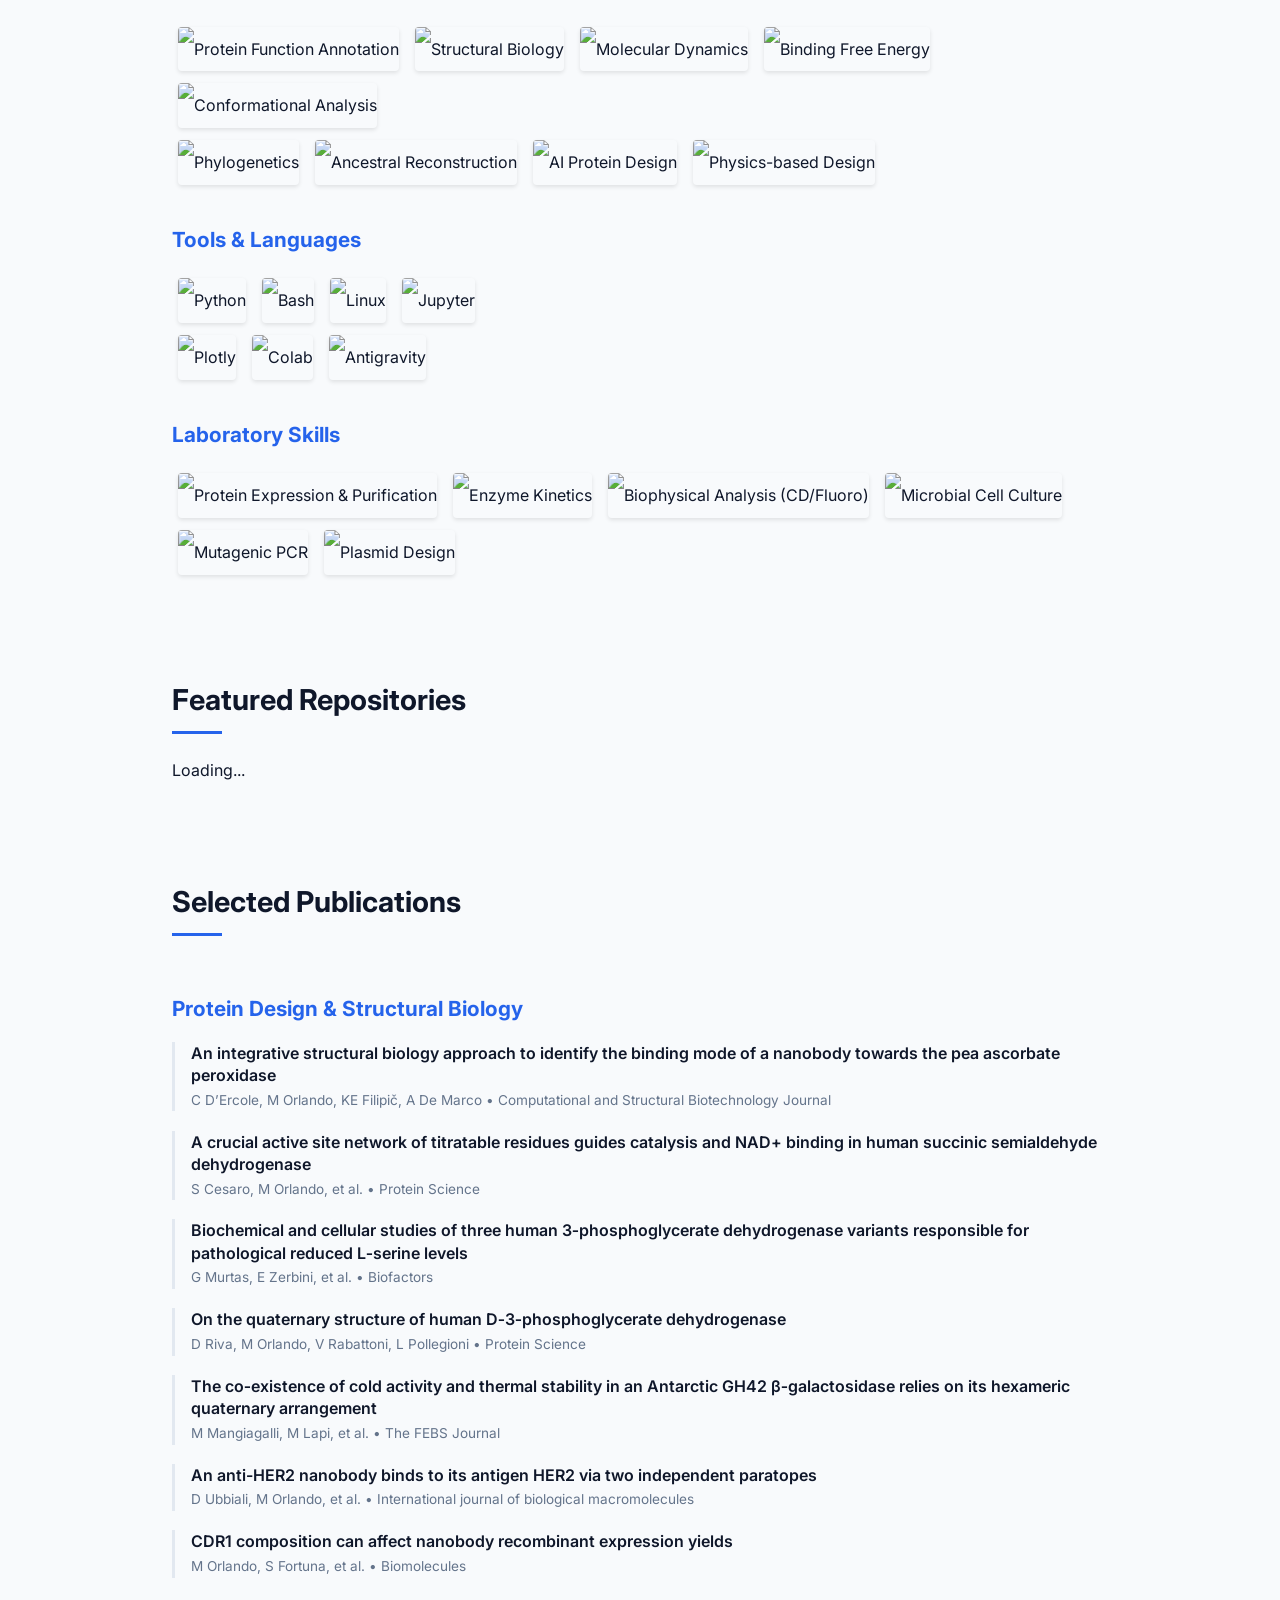
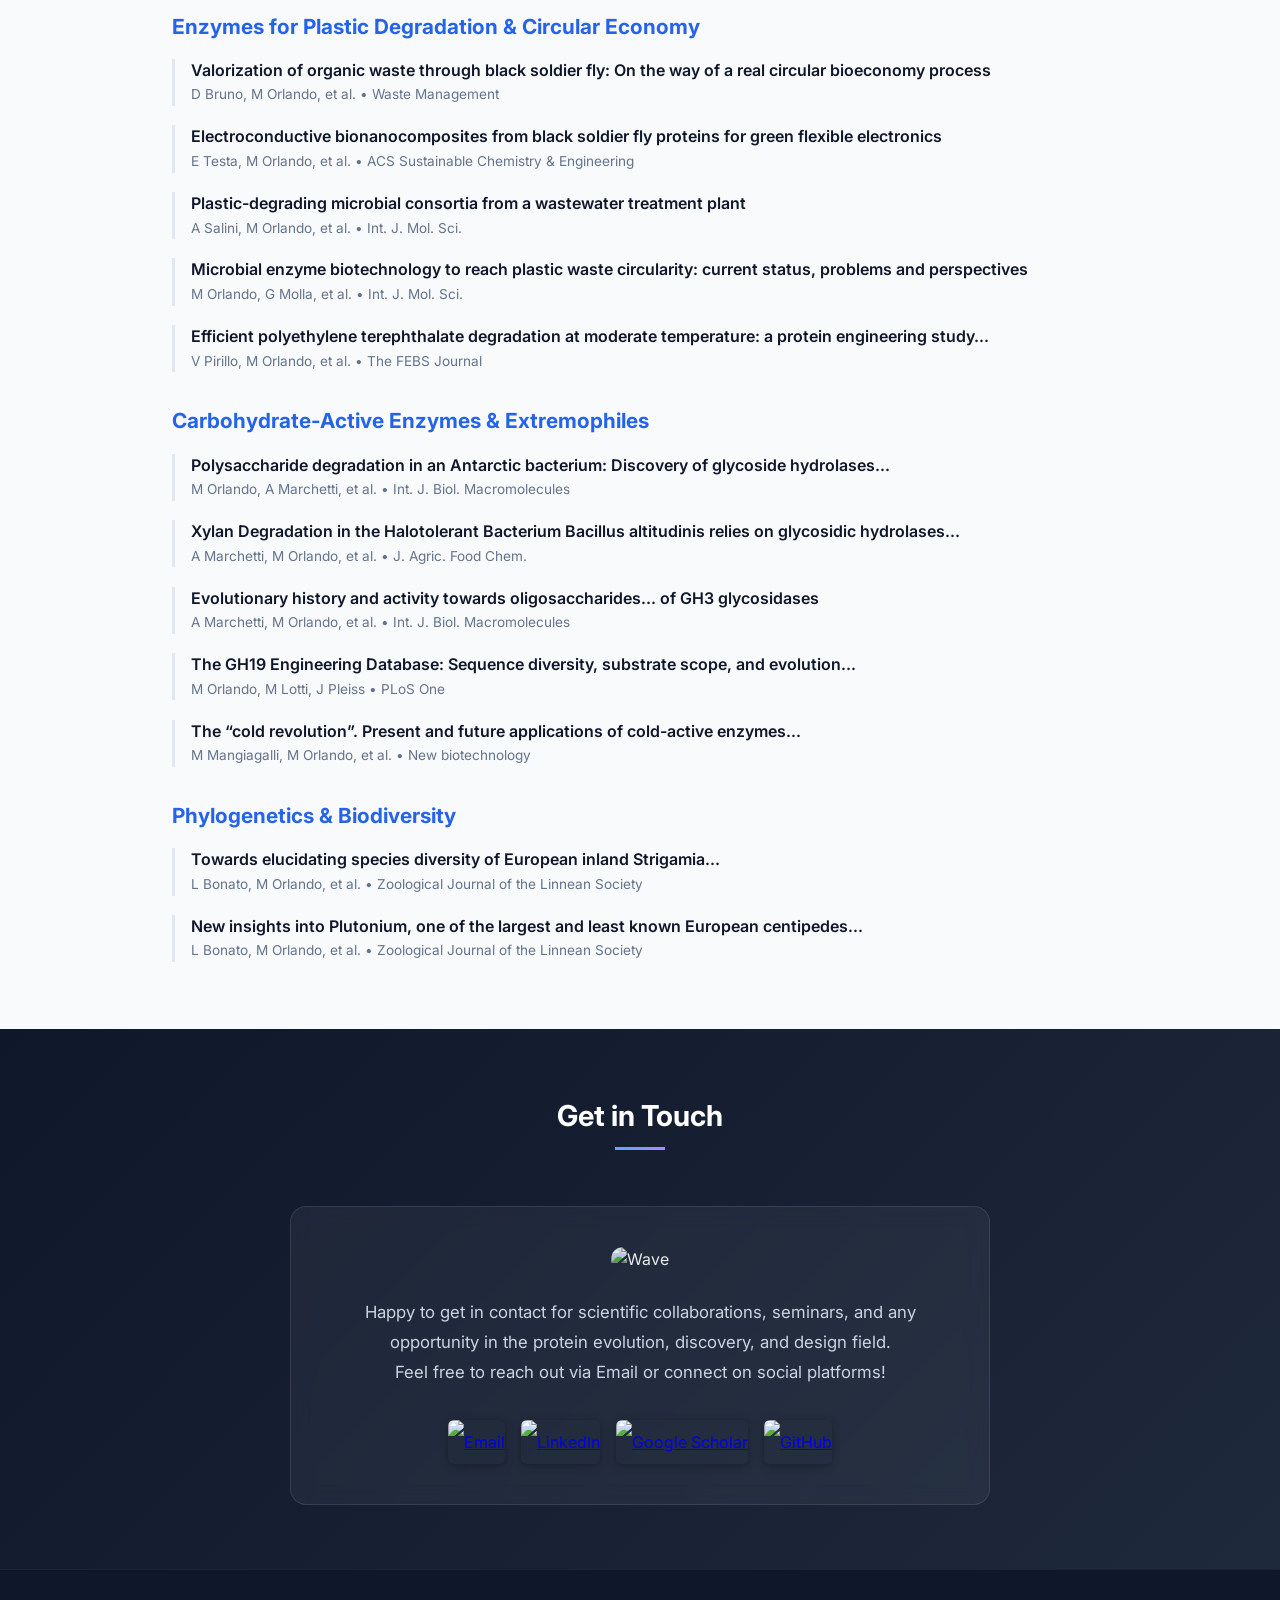
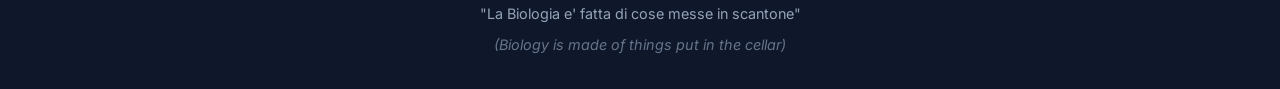
==== commit 5ee909a8: "Update project bio and key focus text" ====
--- a/index.html
+++ b/index.html
@@ -366,12 +366,14 @@
         <div class="project-card">
             <h3>AI-Driven Design of CDKL5 Binders with Minimal Screening</h3>
             <p style="color: var(--text-gray);">
-                Developing an AI-driven pipeline to target challenging, poorly immunogenic biomarkers like CDKL5. We
-                integrate Machine Learning to design and re-design protein binders against folded and unfolded epitopes,
-                optimizing for developability to distinguish isoforms.
+                Developing an AI-driven pipeline to design binders for studying the biology of challenging biomarkers
+                like CDKL5, poorly immunogenic/druggable, as different isoforms and closely related paralogues exist.
+                In this project we need to target specific epitopes, both in folded and unfolded epitopes, finding
+                binders that are also developable.
                 <br><br>
-                <strong>A key focus is achieving success with minimal experimental screening (&lt;15 characterized
-                    designs), leveraging computational precision to bypass high-throughput bottlenecks.</strong>
+                <strong>A key focus is achieving both binding and developability success with minimal experimental
+                    screening (&lt;15 characterized designs), leveraging custom AI- and physics-based computational
+                    protocols to bypass high-throughput experimental bottlenecks.</strong>
             </p>
             <img src="assets/images/ensemble_animation.gif" alt="Design workflow" class="project-img">
         </div>
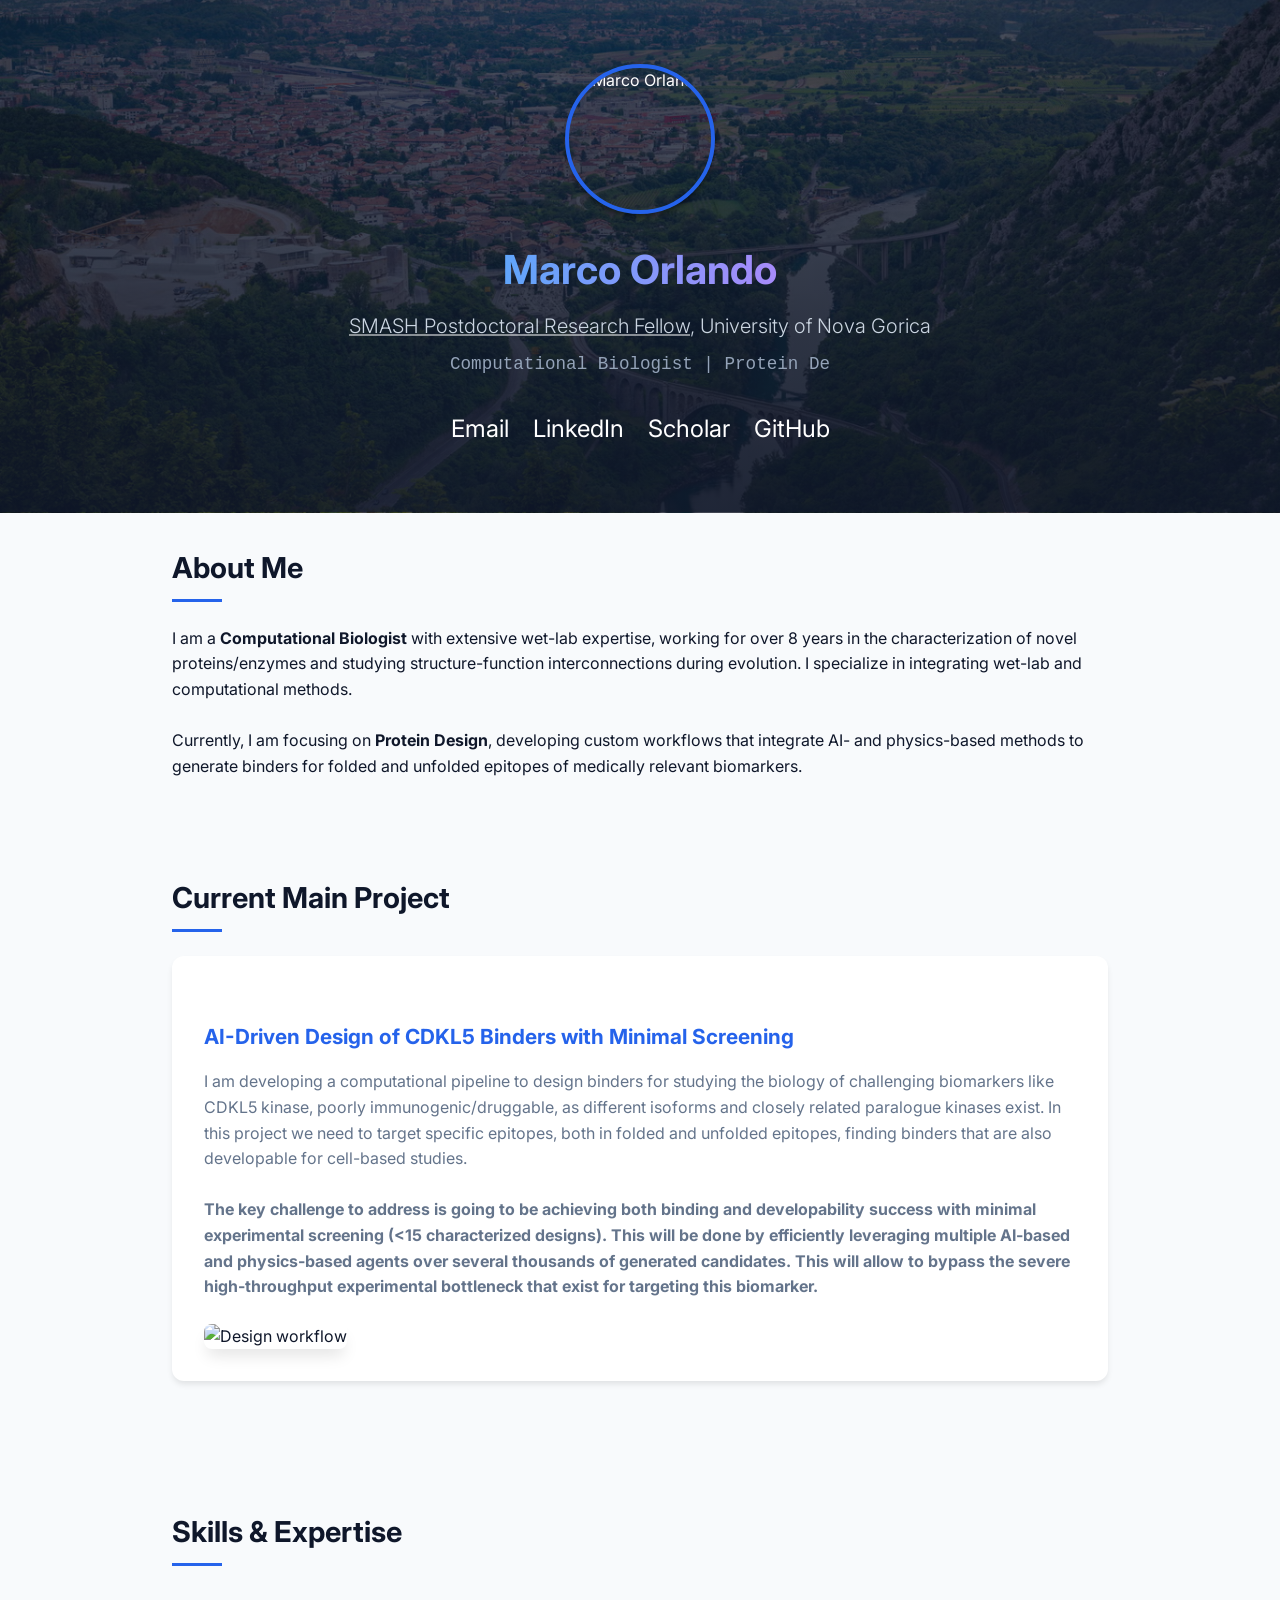
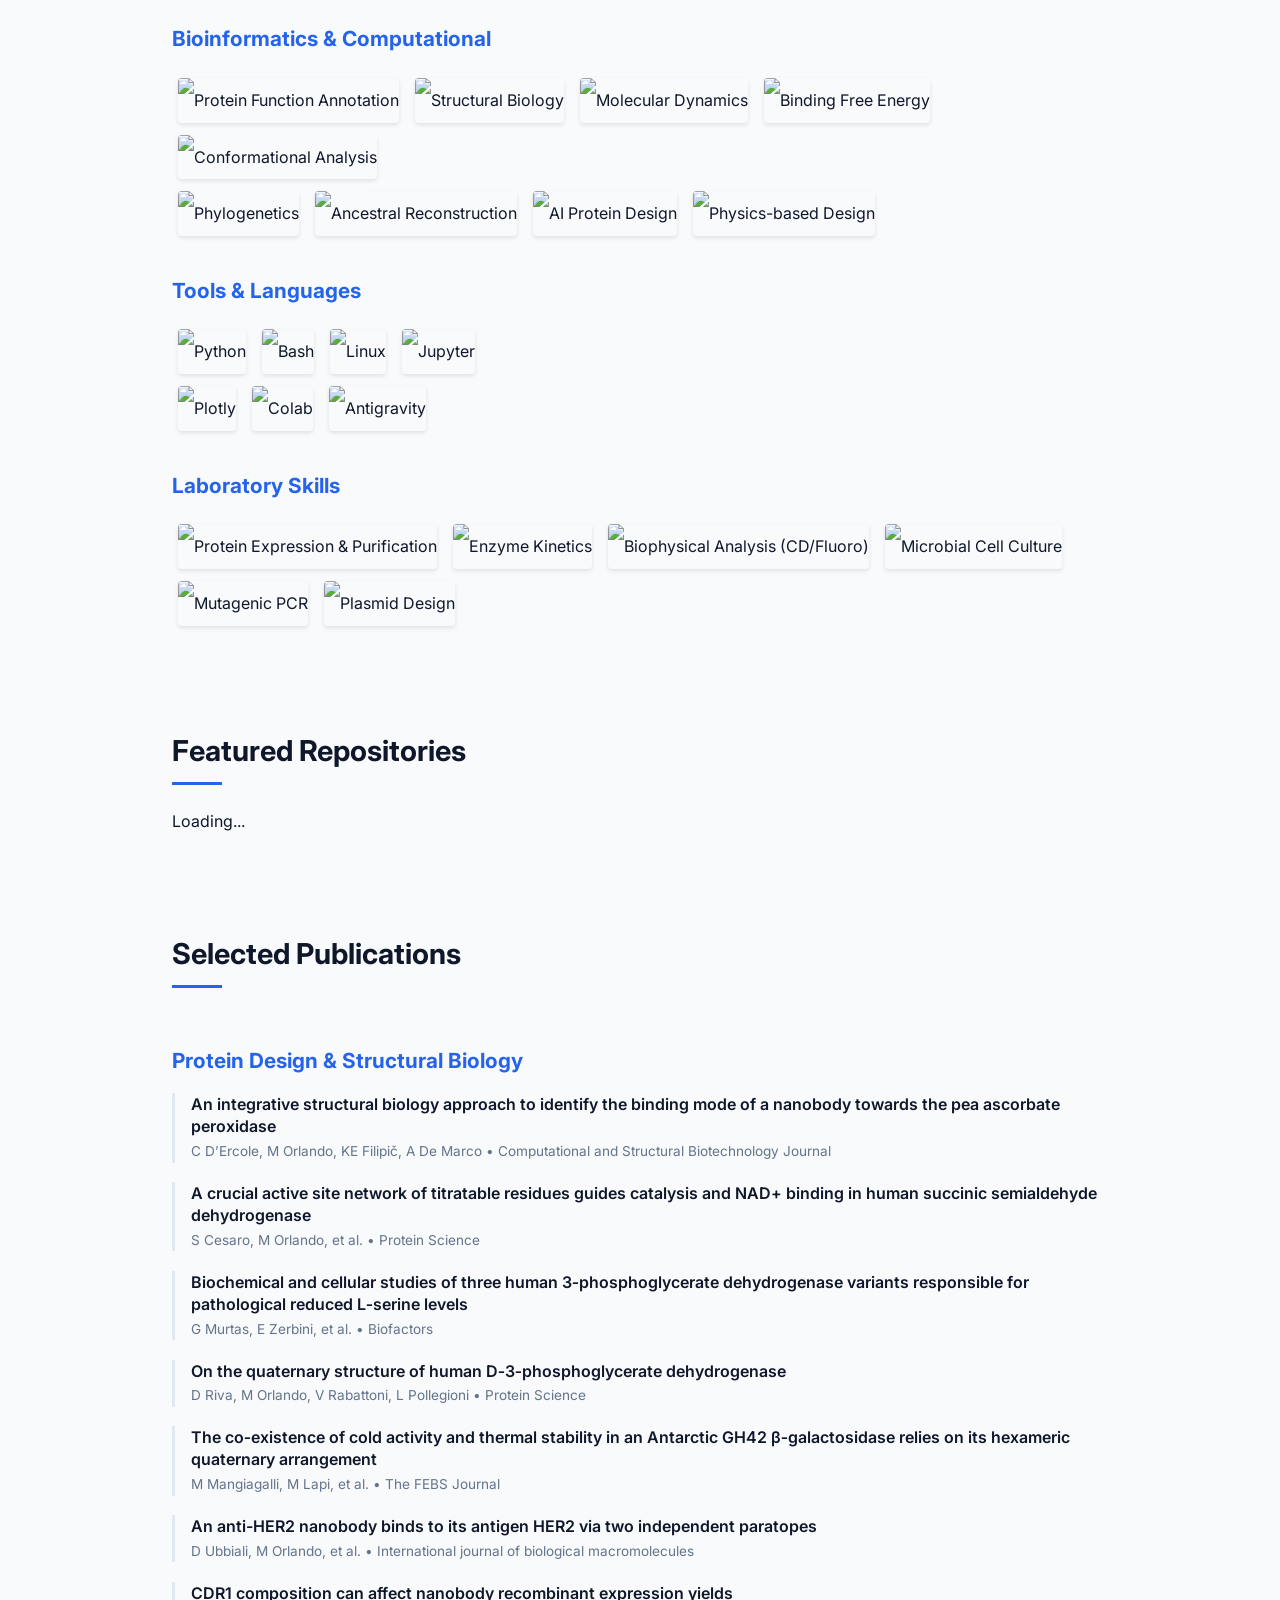
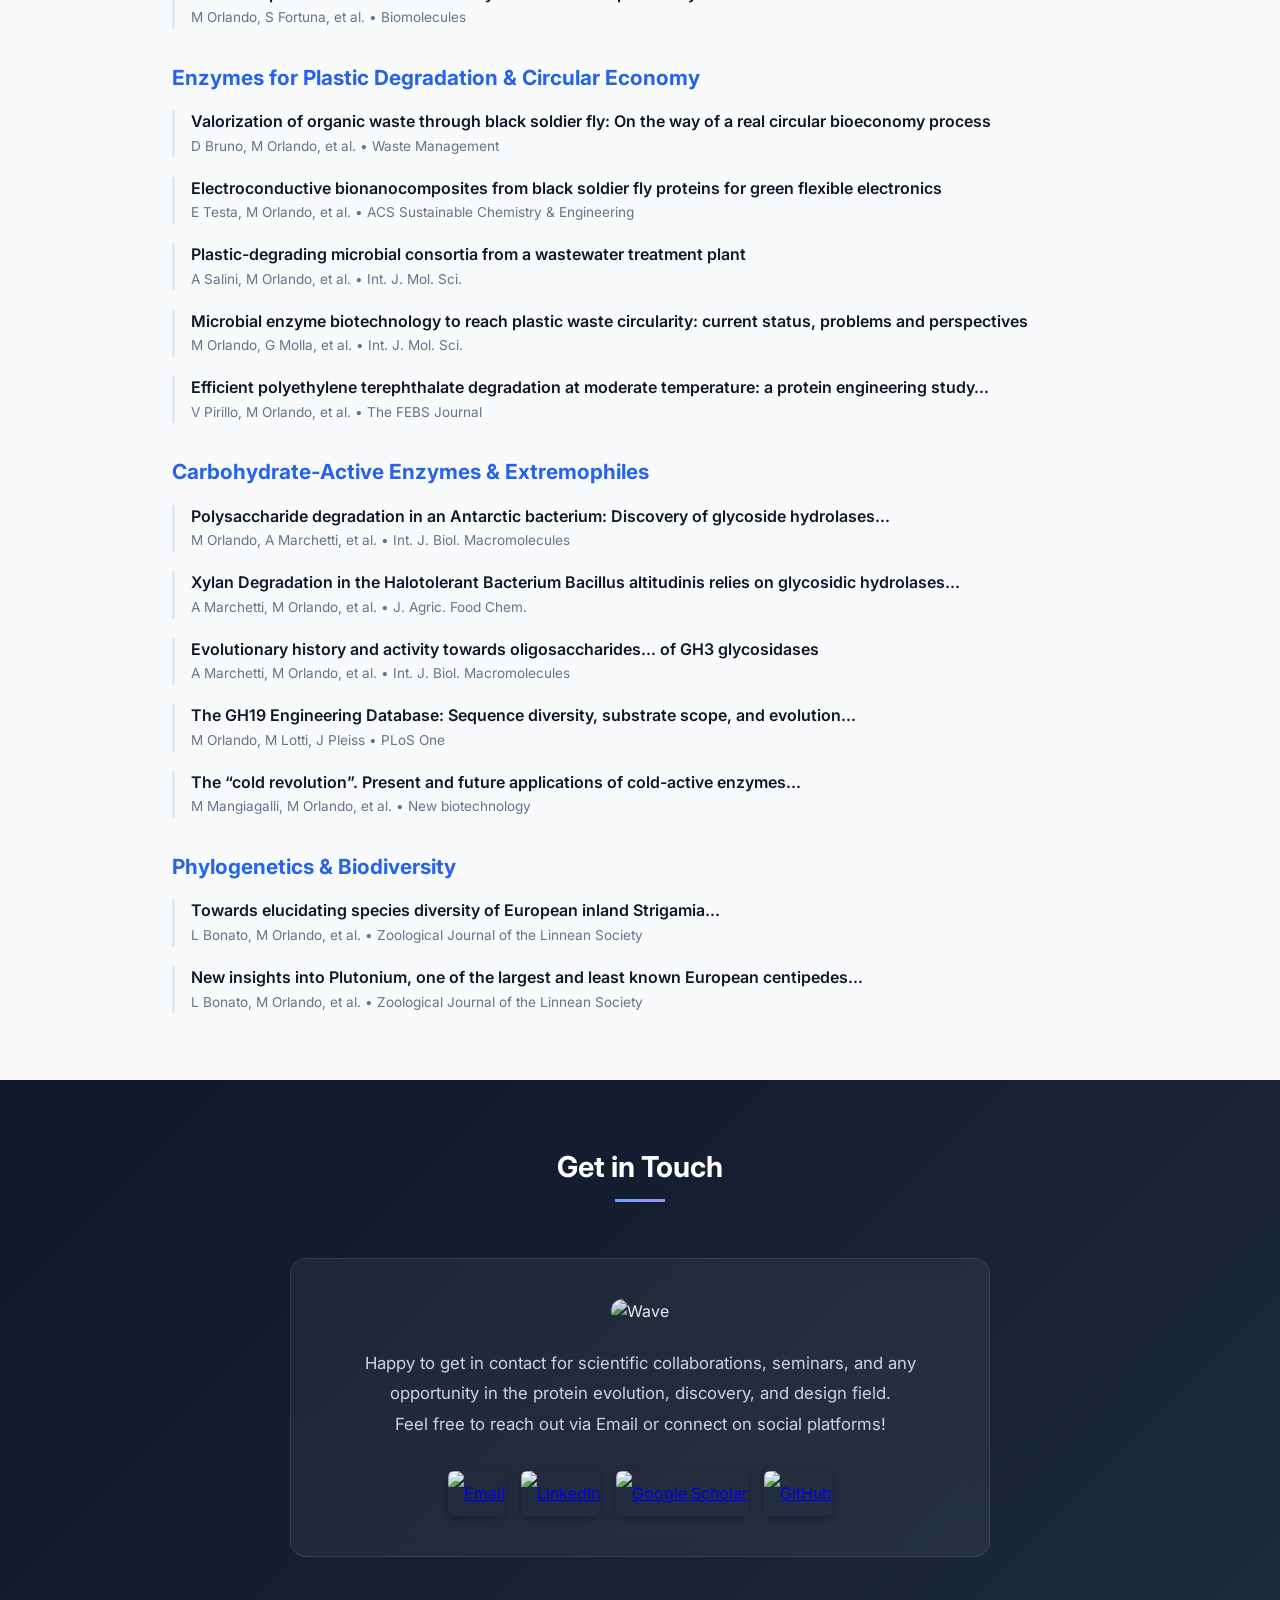
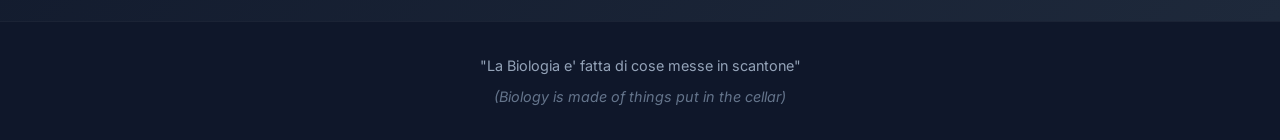
==== commit e83667a7: "Refine project bio with CDKL5 kinase details and agent-based approach" ====
--- a/index.html
+++ b/index.html
@@ -366,14 +366,18 @@
         <div class="project-card">
             <h3>AI-Driven Design of CDKL5 Binders with Minimal Screening</h3>
             <p style="color: var(--text-gray);">
-                Developing an AI-driven pipeline to design binders for studying the biology of challenging biomarkers
-                like CDKL5, poorly immunogenic/druggable, as different isoforms and closely related paralogues exist.
-                In this project we need to target specific epitopes, both in folded and unfolded epitopes, finding
-                binders that are also developable.
+                I am developing a computational pipeline to design binders for studying the biology of challenging
+                biomarkers like CDKL5 kinase, poorly immunogenic/druggable, as different isoforms and closely related
+                paralogue kinases exist. In this project we need to target specific epitopes, both in folded and
+                unfolded epitopes, finding binders that are also developable for cell-based studies.
                 <br><br>
-                <strong>A key focus is achieving both binding and developability success with minimal experimental
-                    screening (&lt;15 characterized designs), leveraging custom AI- and physics-based computational
-                    protocols to bypass high-throughput experimental bottlenecks.</strong>
+                <strong>The key challenge to address is going to be achieving both binding and developability success
+                    with minimal experimental screening (&lt;15 characterized designs). This will be done by efficiently
+                    leveraging multiple AI-based and physics-based agents over several thousands of generated
+                    candidates.
+                    This will allow to bypass the severe high-throughput experimental bottleneck that exist for
+                    targeting
+                    this biomarker.</strong>
             </p>
             <img src="assets/images/ensemble_animation.gif" alt="Design workflow" class="project-img">
         </div>
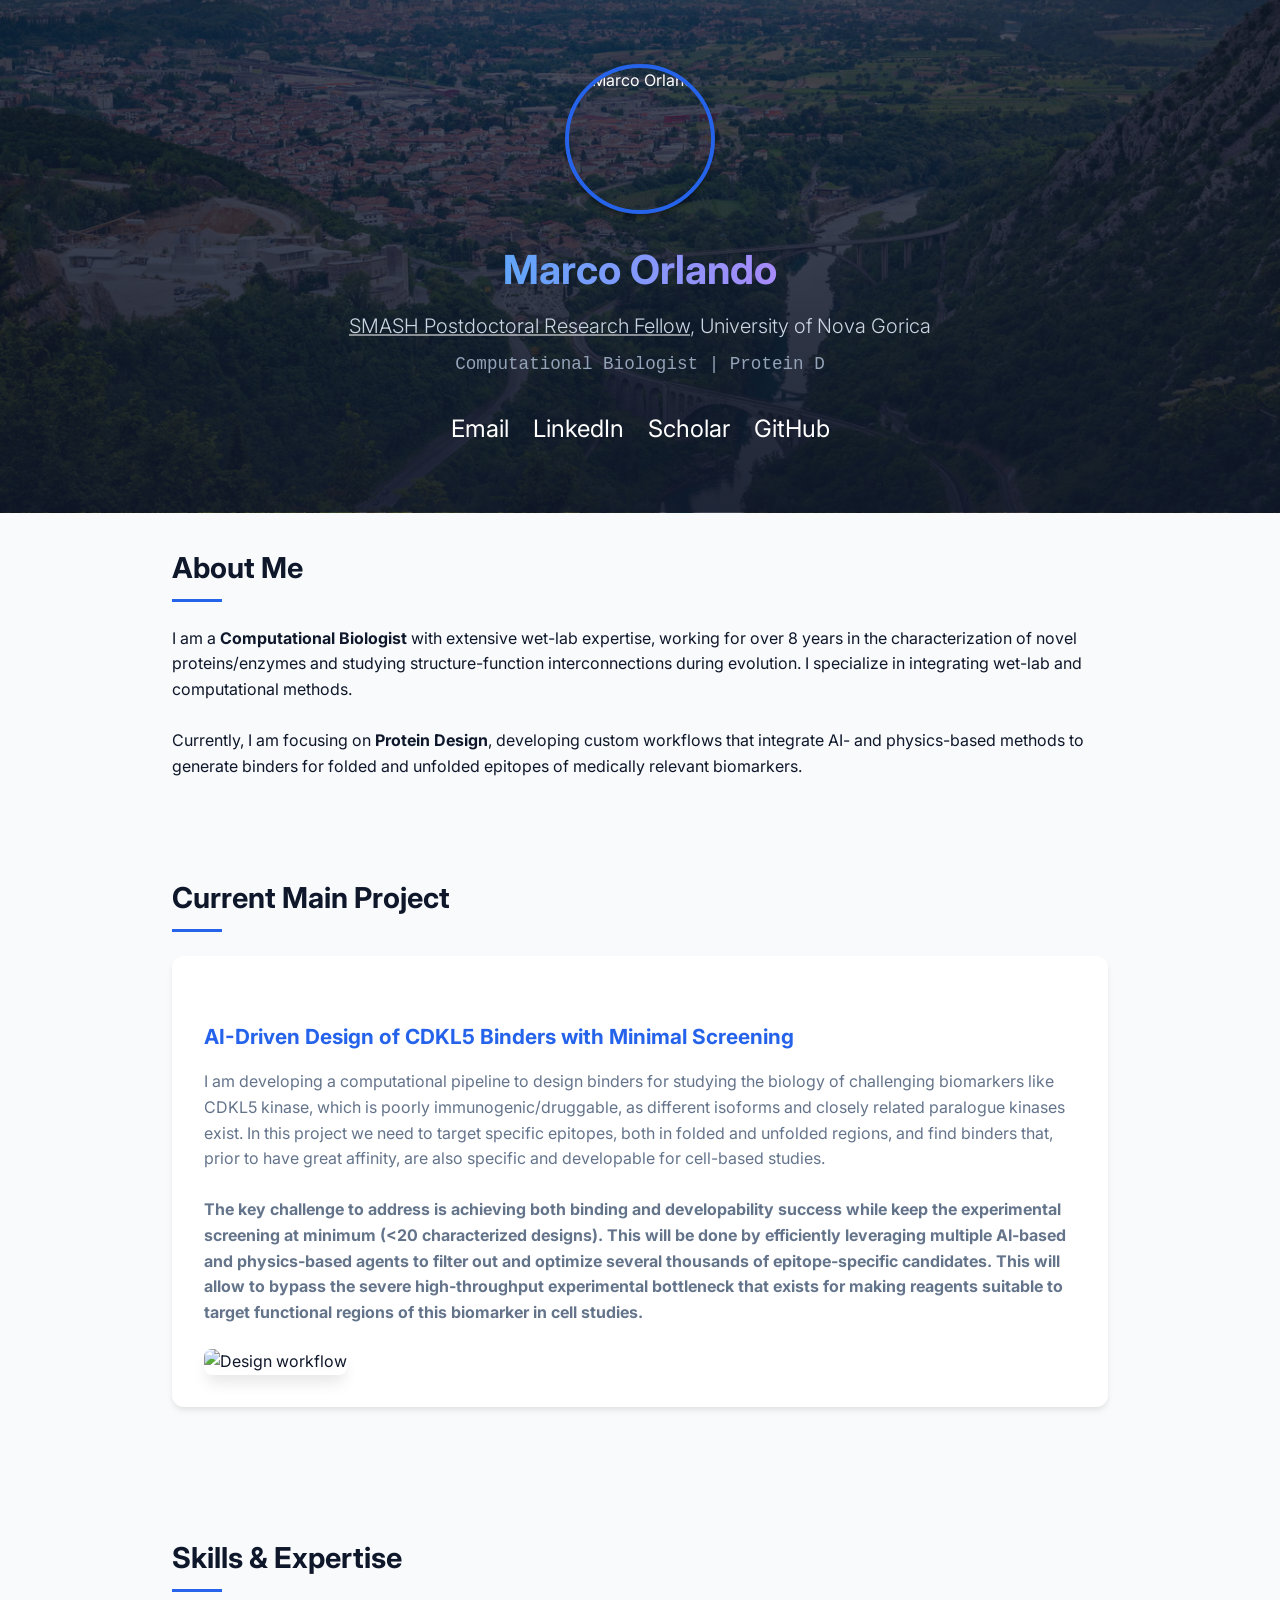
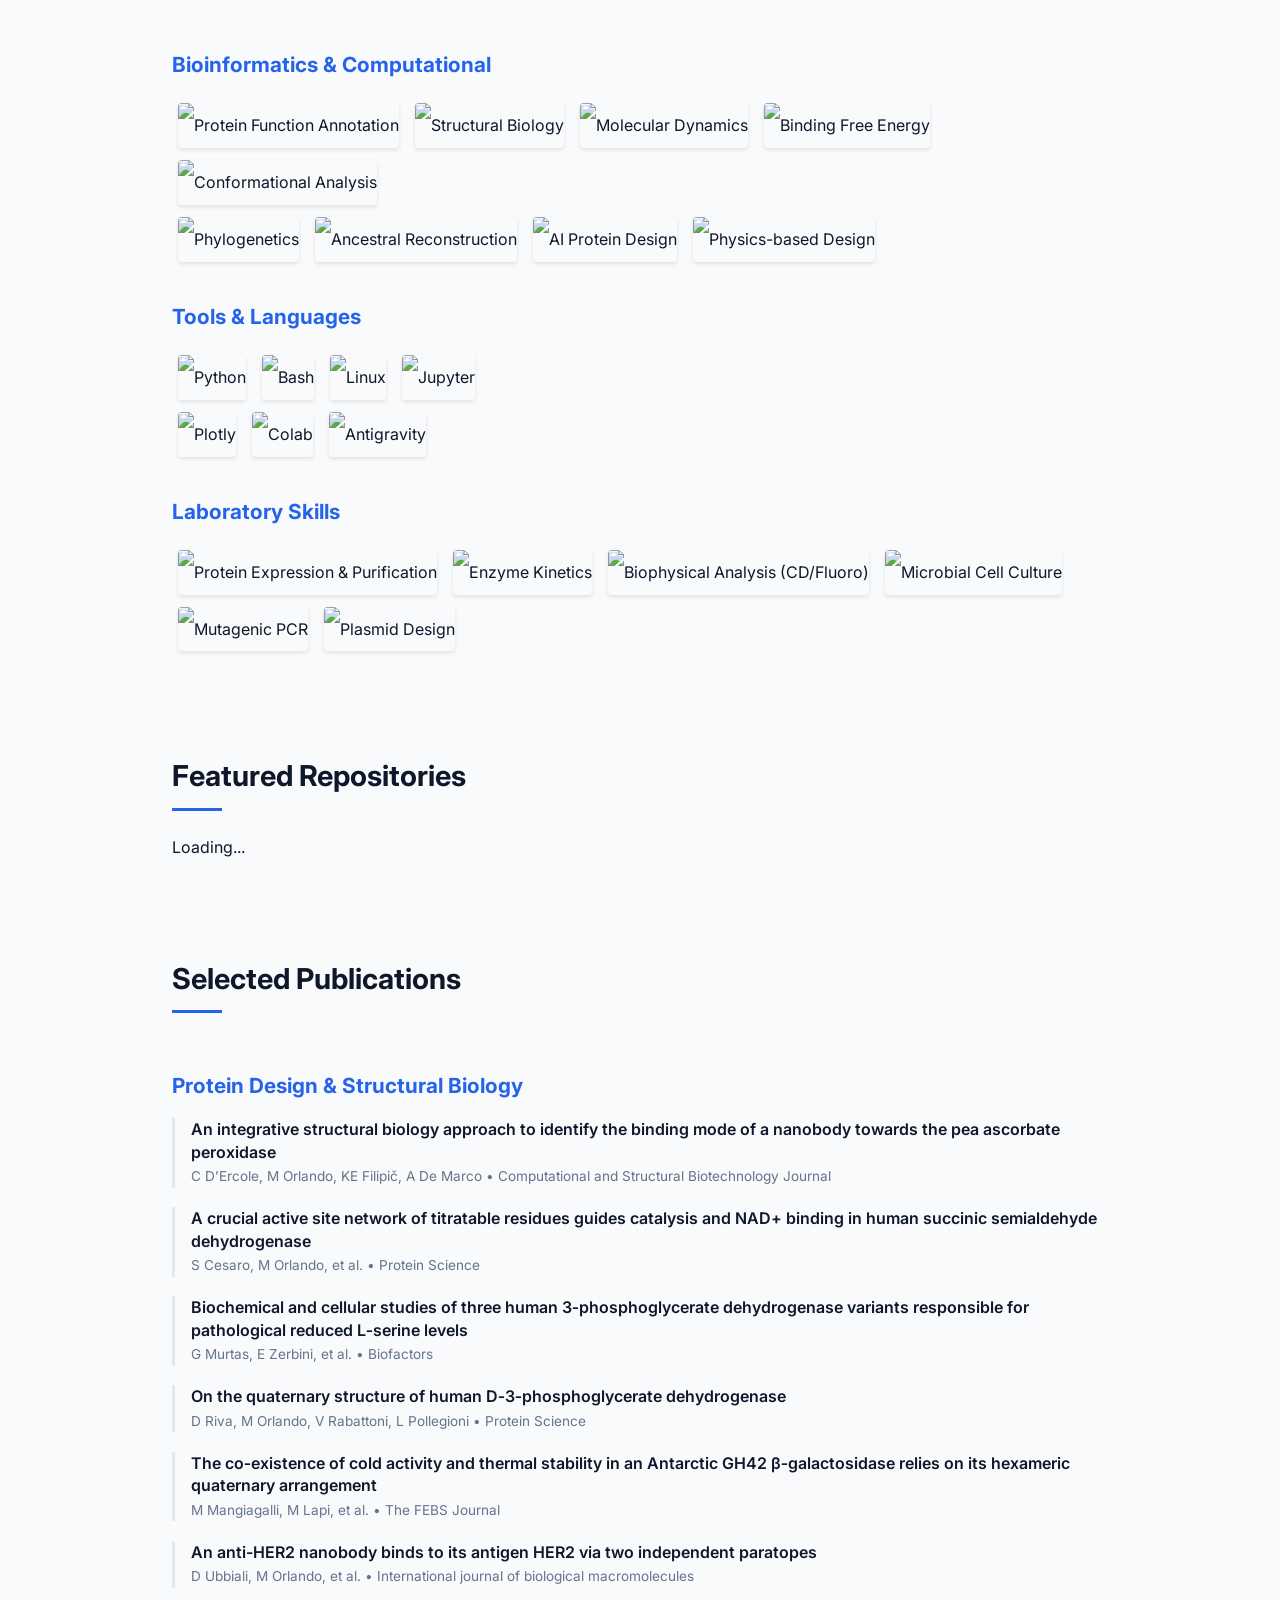
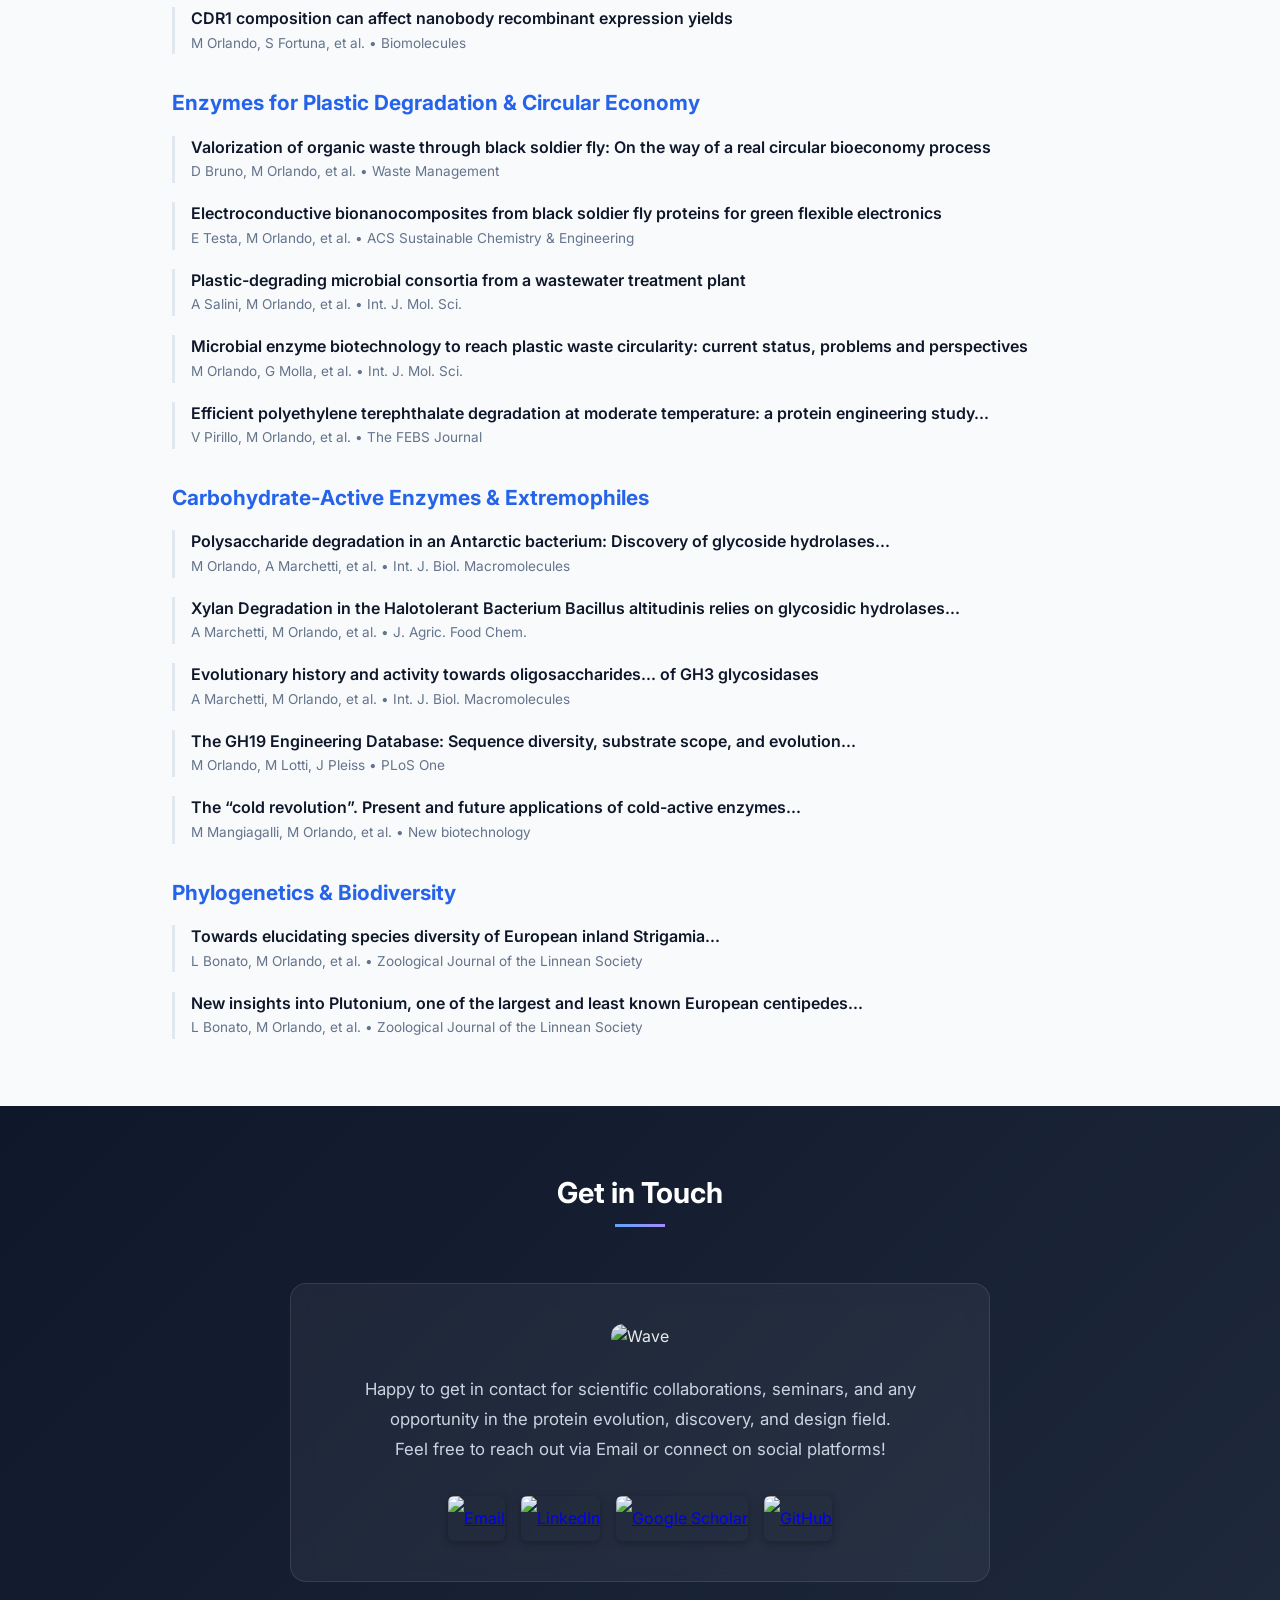
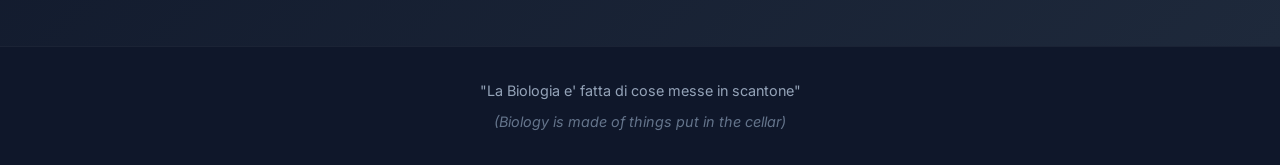
==== commit 4c3f0a9a: "Revise project bio: specificity, <20 designs, epitope-specific candidates" ====
--- a/index.html
+++ b/index.html
@@ -367,17 +367,17 @@
             <h3>AI-Driven Design of CDKL5 Binders with Minimal Screening</h3>
             <p style="color: var(--text-gray);">
                 I am developing a computational pipeline to design binders for studying the biology of challenging
-                biomarkers like CDKL5 kinase, poorly immunogenic/druggable, as different isoforms and closely related
-                paralogue kinases exist. In this project we need to target specific epitopes, both in folded and
-                unfolded epitopes, finding binders that are also developable for cell-based studies.
+                biomarkers like CDKL5 kinase, which is poorly immunogenic/druggable, as different isoforms and closely
+                related paralogue kinases exist. In this project we need to target specific epitopes, both in folded
+                and unfolded regions, and find binders that, prior to have great affinity, are also specific and
+                developable for cell-based studies.
                 <br><br>
-                <strong>The key challenge to address is going to be achieving both binding and developability success
-                    with minimal experimental screening (&lt;15 characterized designs). This will be done by efficiently
-                    leveraging multiple AI-based and physics-based agents over several thousands of generated
-                    candidates.
-                    This will allow to bypass the severe high-throughput experimental bottleneck that exist for
-                    targeting
-                    this biomarker.</strong>
+                <strong>The key challenge to address is achieving both binding and developability success while keep
+                    the experimental screening at minimum (&lt;20 characterized designs). This will be done by
+                    efficiently leveraging multiple AI-based and physics-based agents to filter out and optimize several
+                    thousands of epitope-specific candidates. This will allow to bypass the severe high-throughput
+                    experimental bottleneck that exists for making reagents suitable to target functional regions of
+                    this biomarker in cell studies.</strong>
             </p>
             <img src="assets/images/ensemble_animation.gif" alt="Design workflow" class="project-img">
         </div>
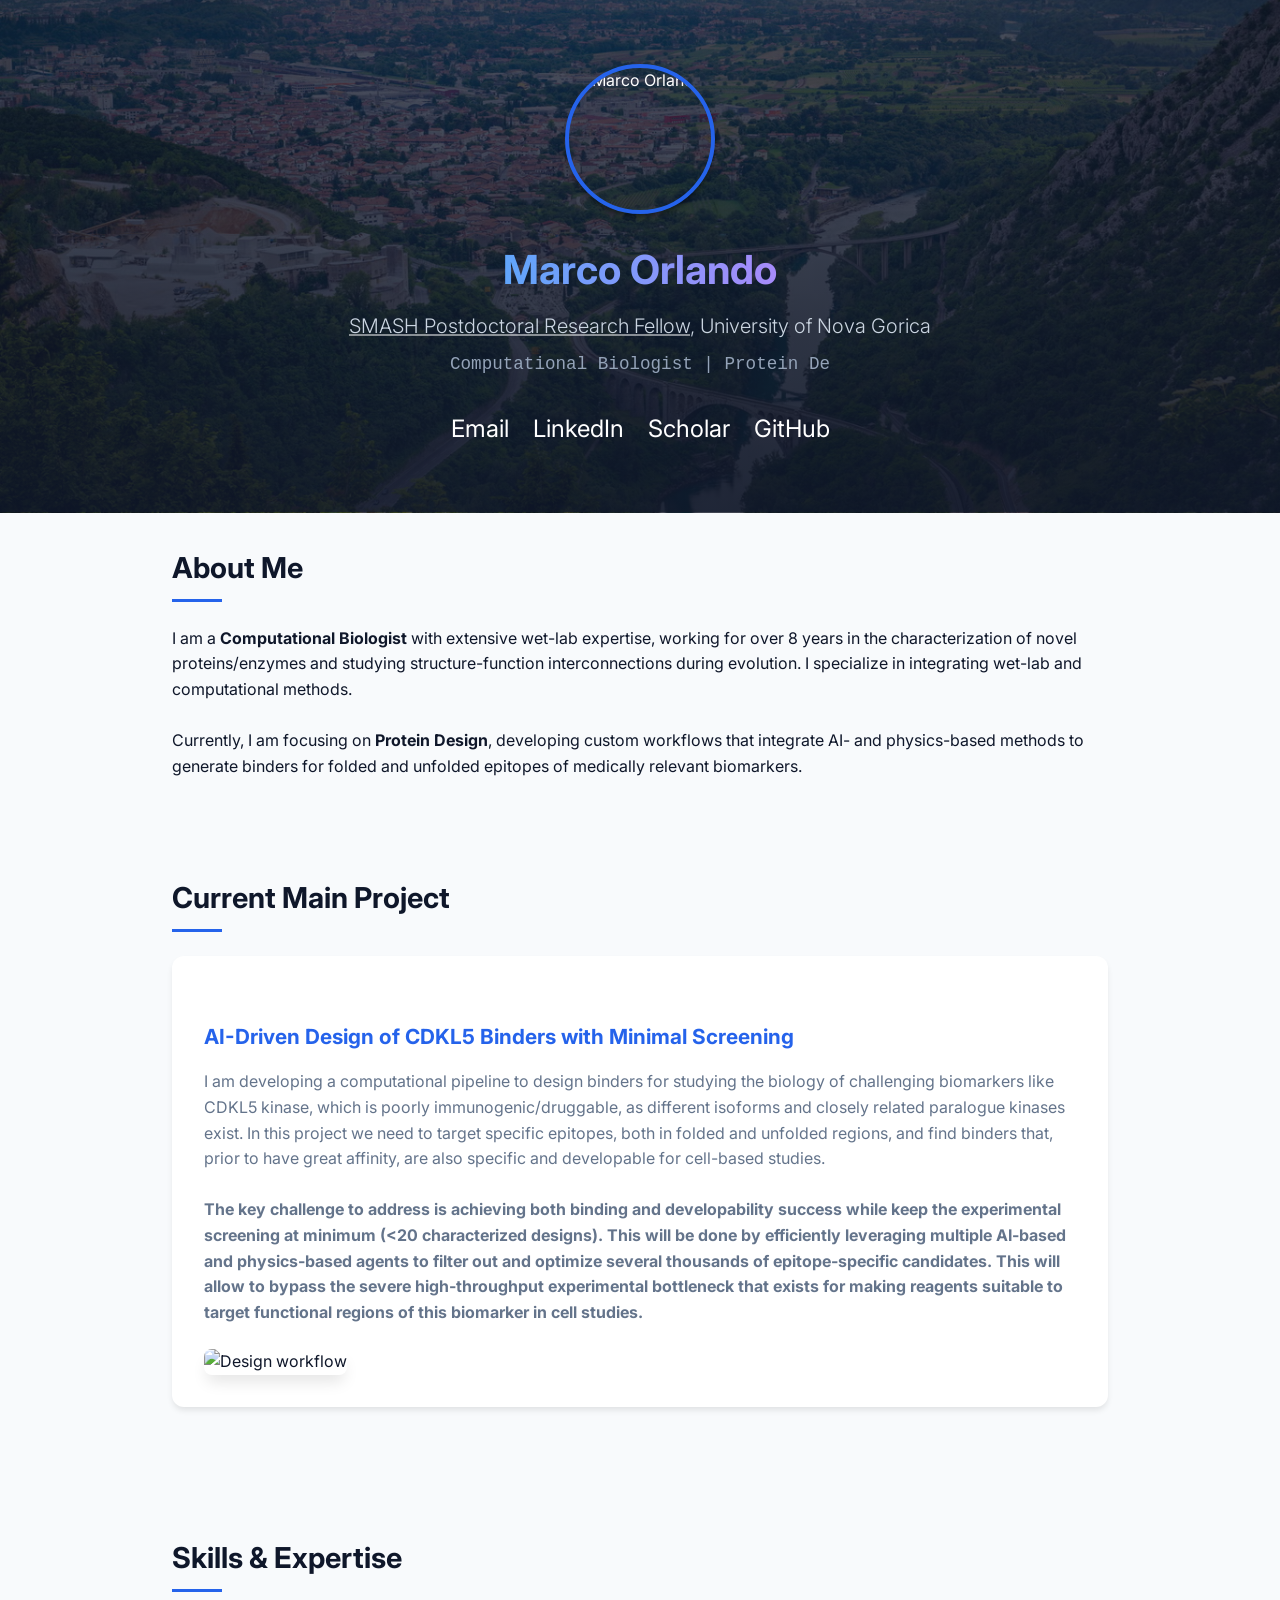
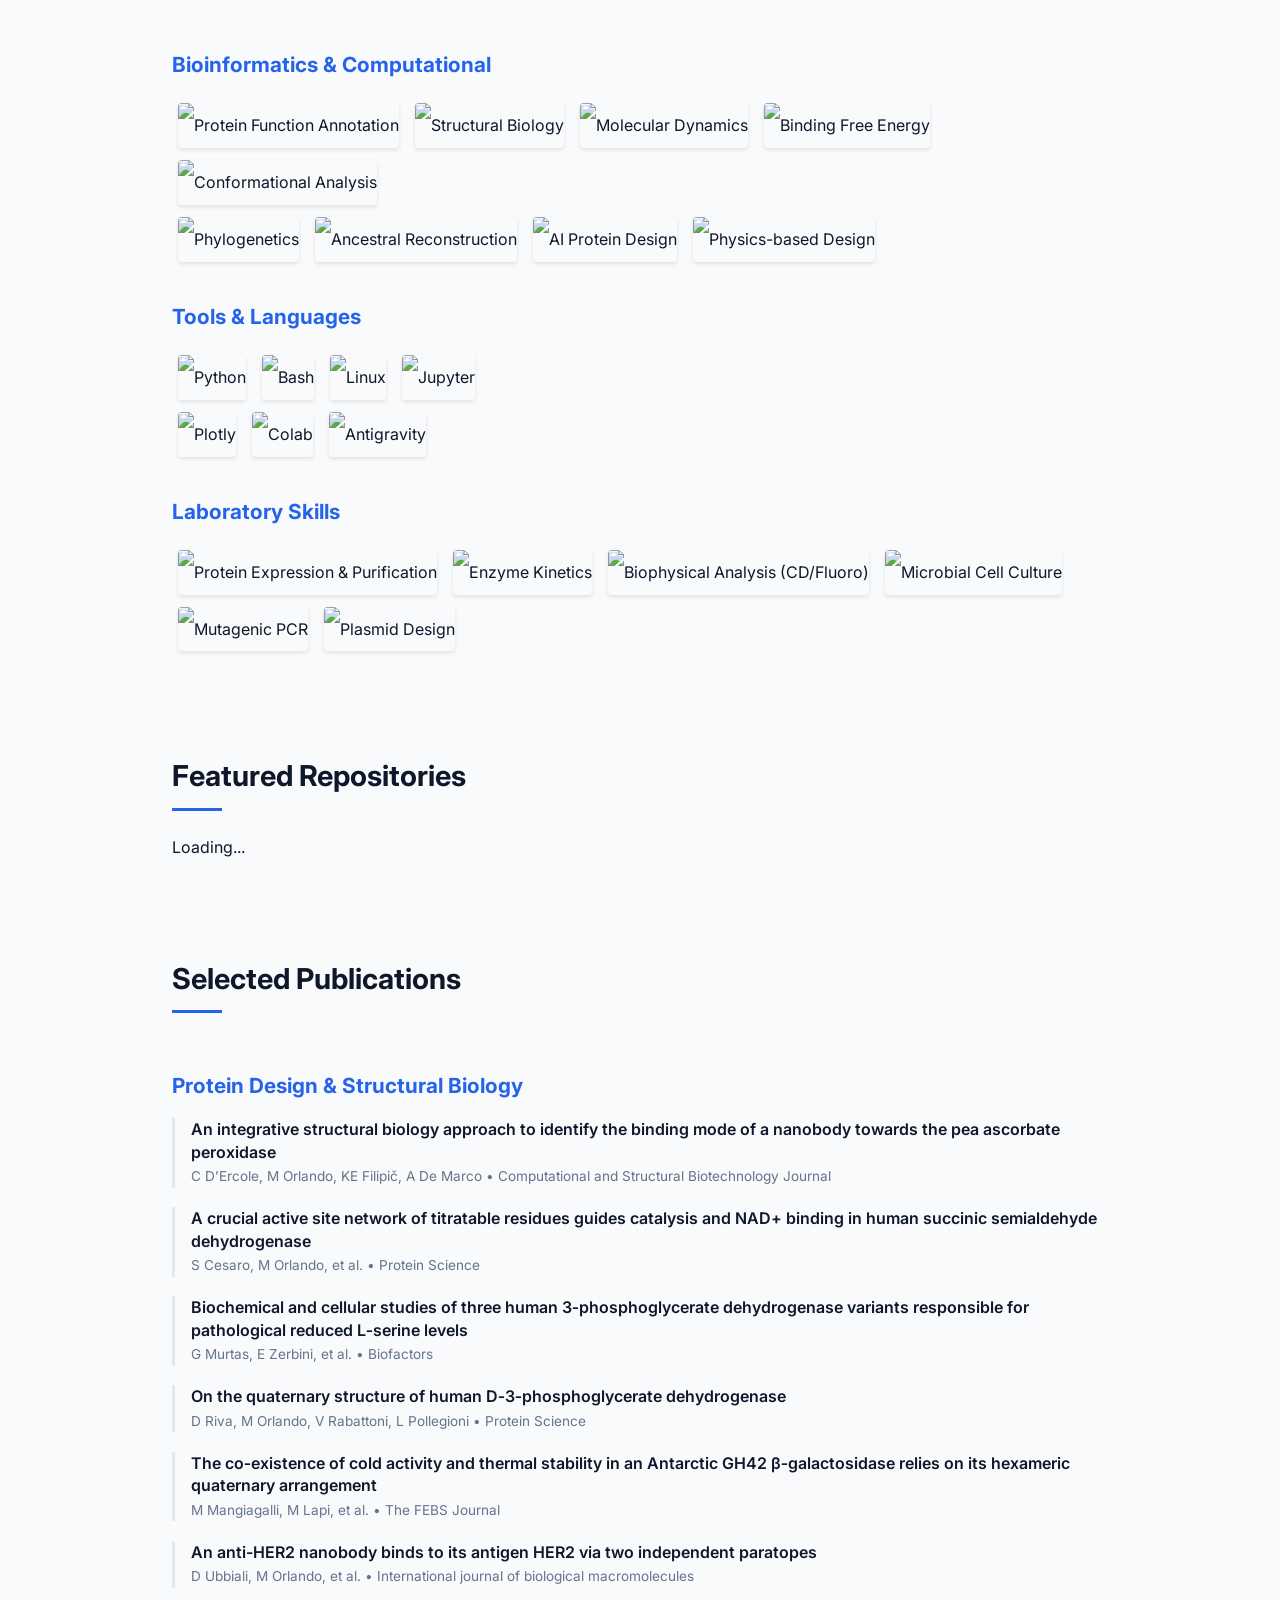
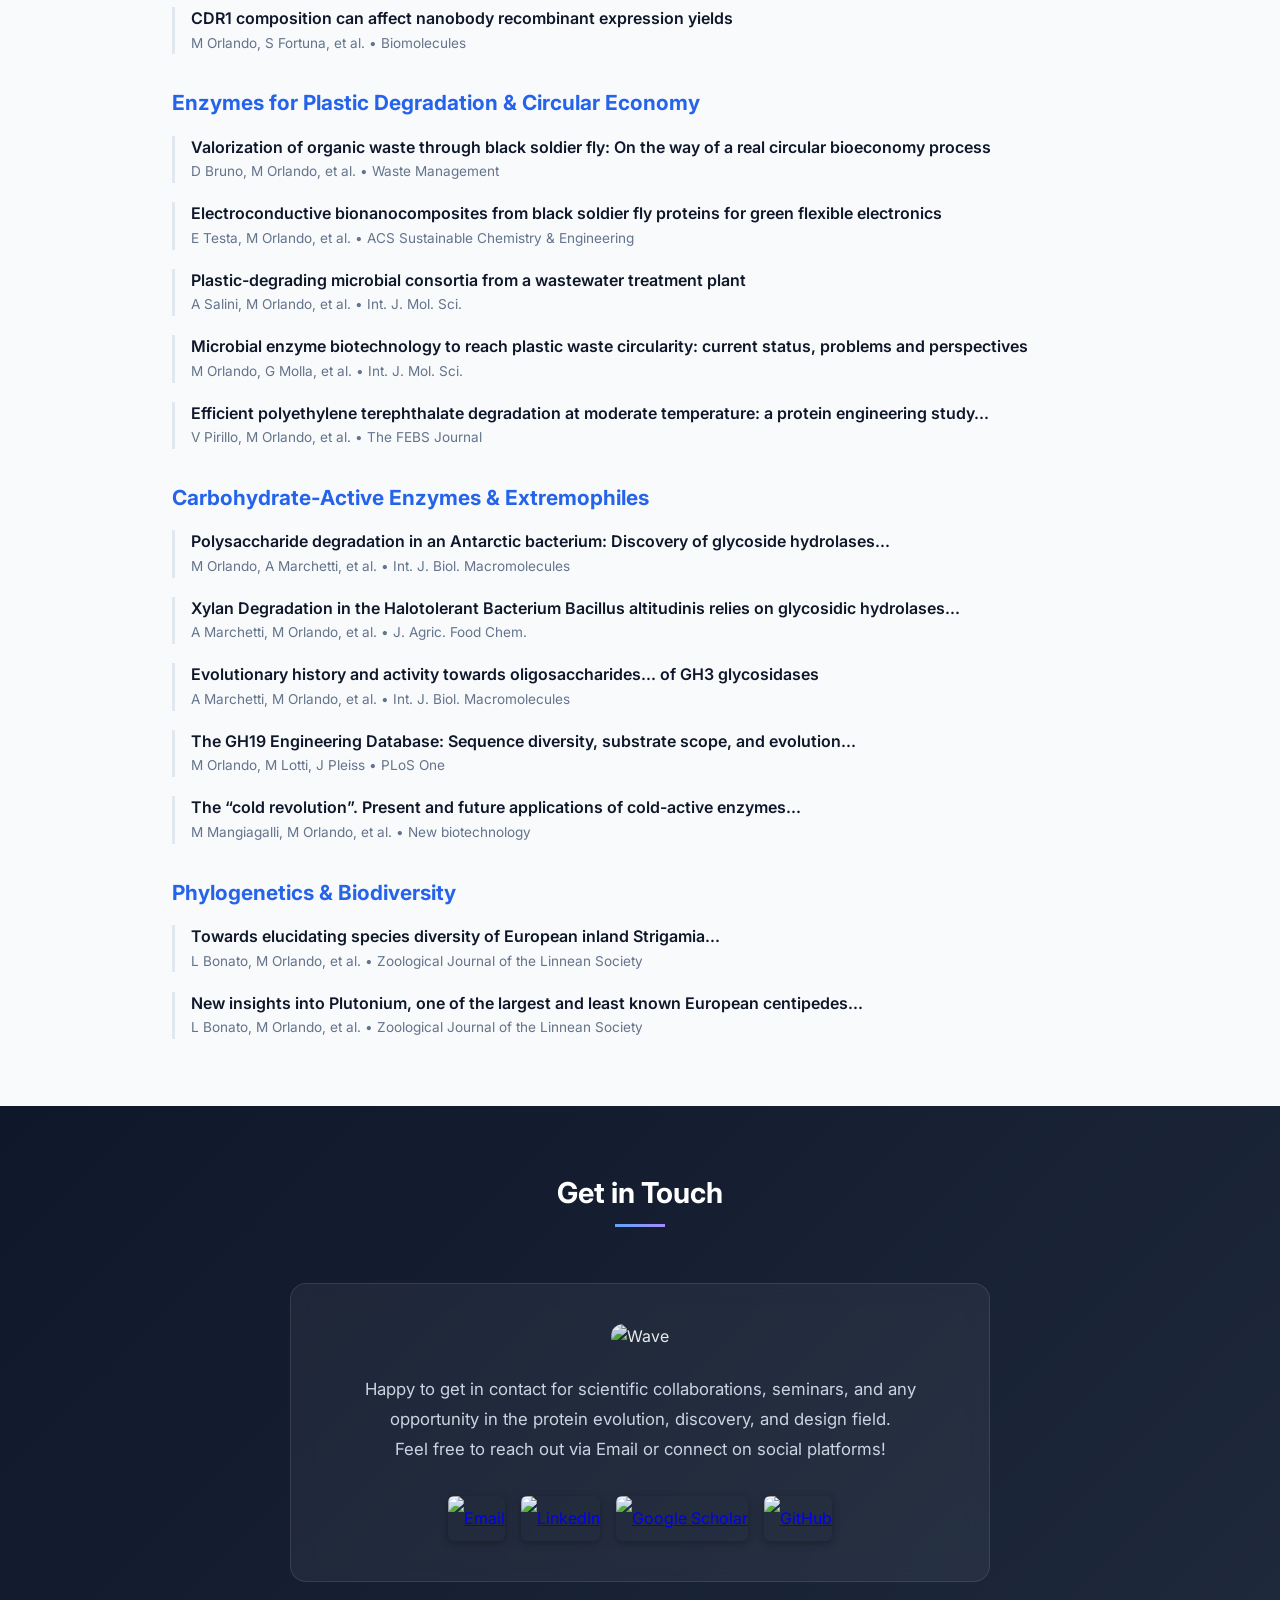
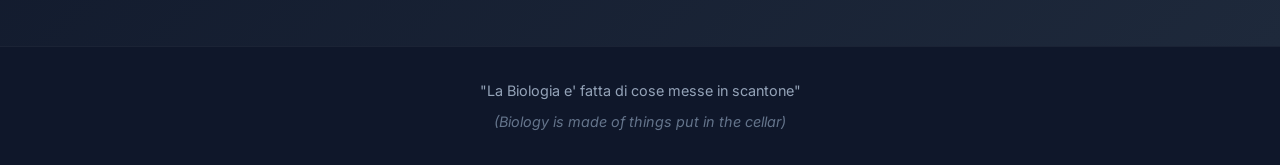
==== commit 4902e39a: "Add Demo Nanobodies Workshop to the main portfolio page" ====
--- a/index.html
+++ b/index.html
@@ -633,6 +633,19 @@
 
             const grid = document.getElementById('repos-grid');
             grid.innerHTML = '';
+            
+            // Inject custom Demo project
+            const demoCard = document.createElement('div');
+            demoCard.className = 'repo-card';
+            demoCard.innerHTML = `
+                <a href="/nanobodies-workshop/" target="_blank" class="repo-name">Demo: Nanobodies Workshop Website</a>
+                <p class="repo-desc">A highly curated, modern, and serverless workshop event website featuring glassmorphism, parallax scrolling, and Firebase Authentication integration.</p>
+                <div style="margin-top: 1rem; font-size: 0.8rem; color: #94a3b8;">
+                    <span style="margin-right: 1rem;">⭐ Showcase</span>
+                    <span>💻 HTML/CSS/JS (Firebase)</span>
+                </div>
+            `;
+            grid.appendChild(demoCard);
 
             repos.forEach(repo => {
                 if (repo.fork && repo.stargazers_count < 1 && repo.name !== 'biochorl.github.io') return;
@@ -640,7 +653,7 @@
                 const card = document.createElement('div');
                 card.className = 'repo-card';
                 card.innerHTML = `
-                    <a href="${repo.html_url}" class="repo-name">${repo.name}</a>
+                    <a href="${repo.html_url}" target="_blank" class="repo-name">${repo.name}</a>
                     <p class="repo-desc">${repo.description || 'No description available.'}</p>
                     <div style="margin-top: 1rem; font-size: 0.8rem; color: #94a3b8;">
                         <span style="margin-right: 1rem;">⭐ ${repo.stargazers_count}</span>
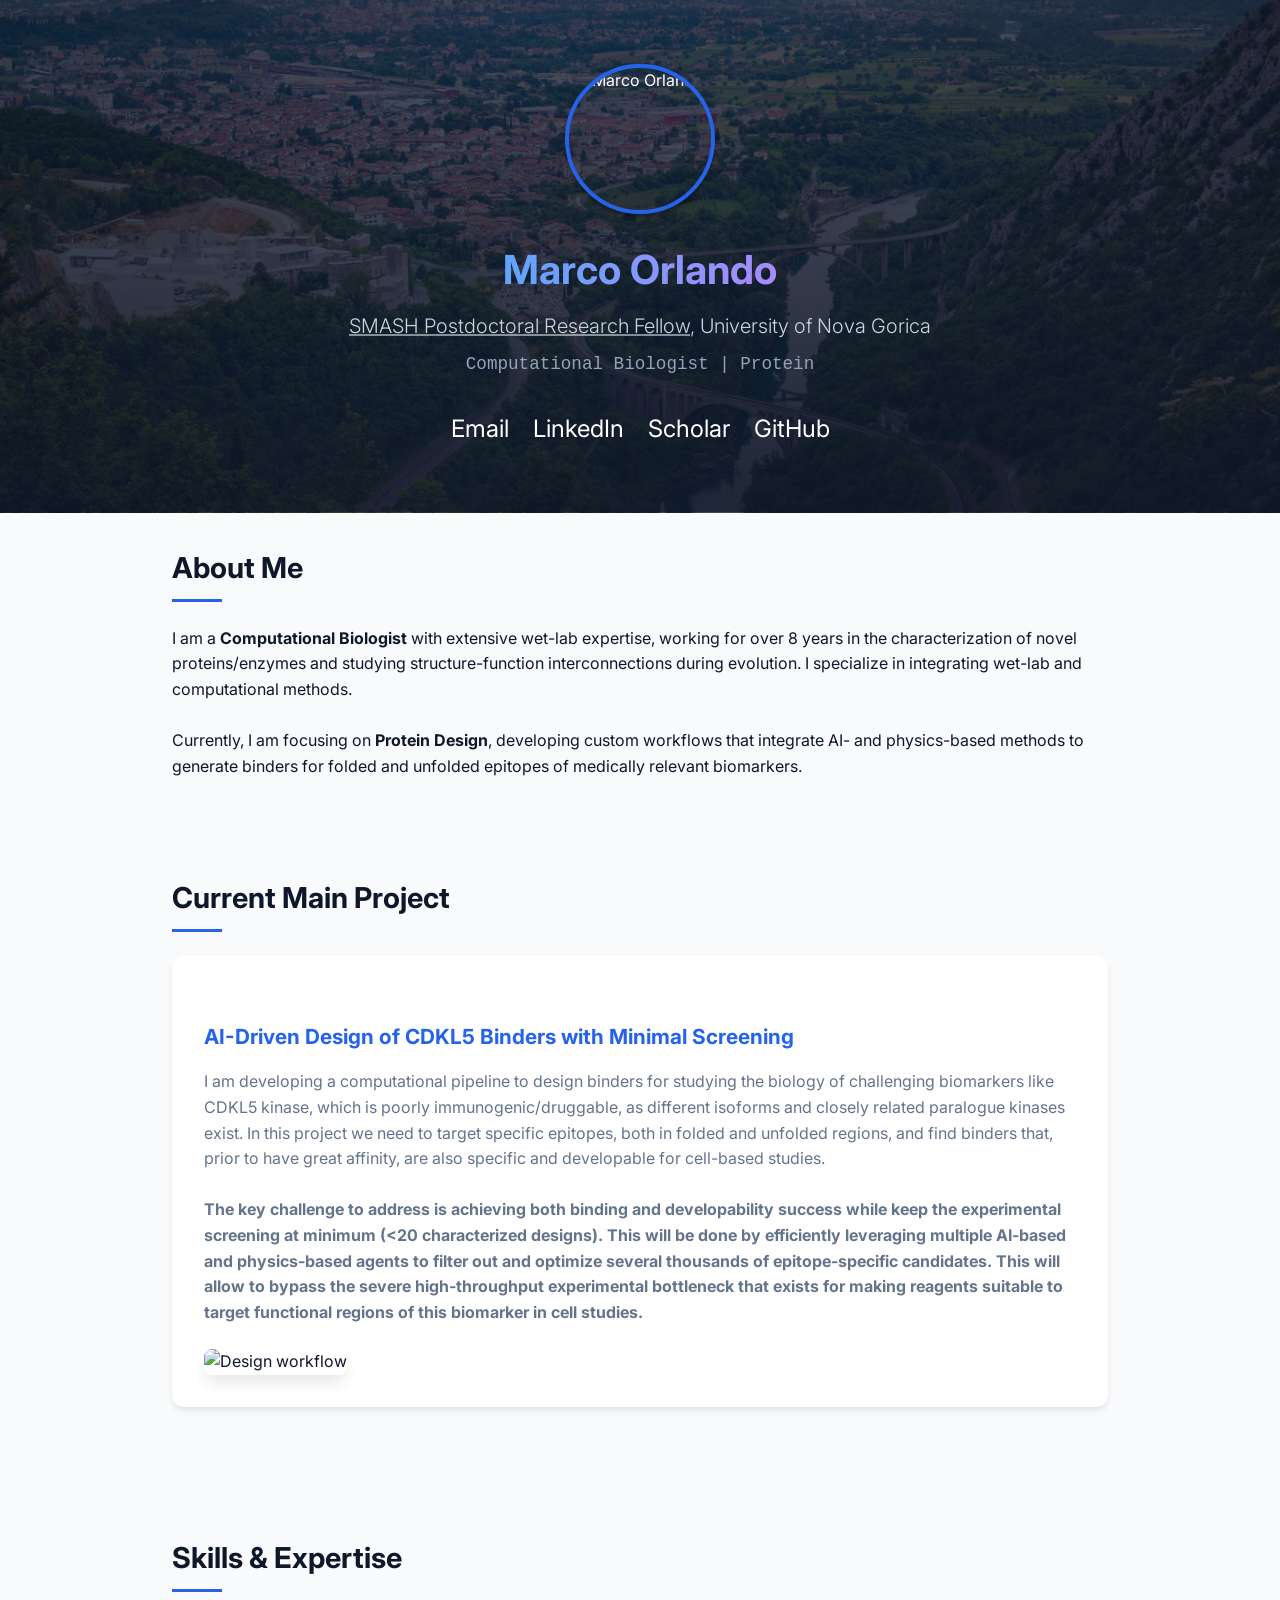
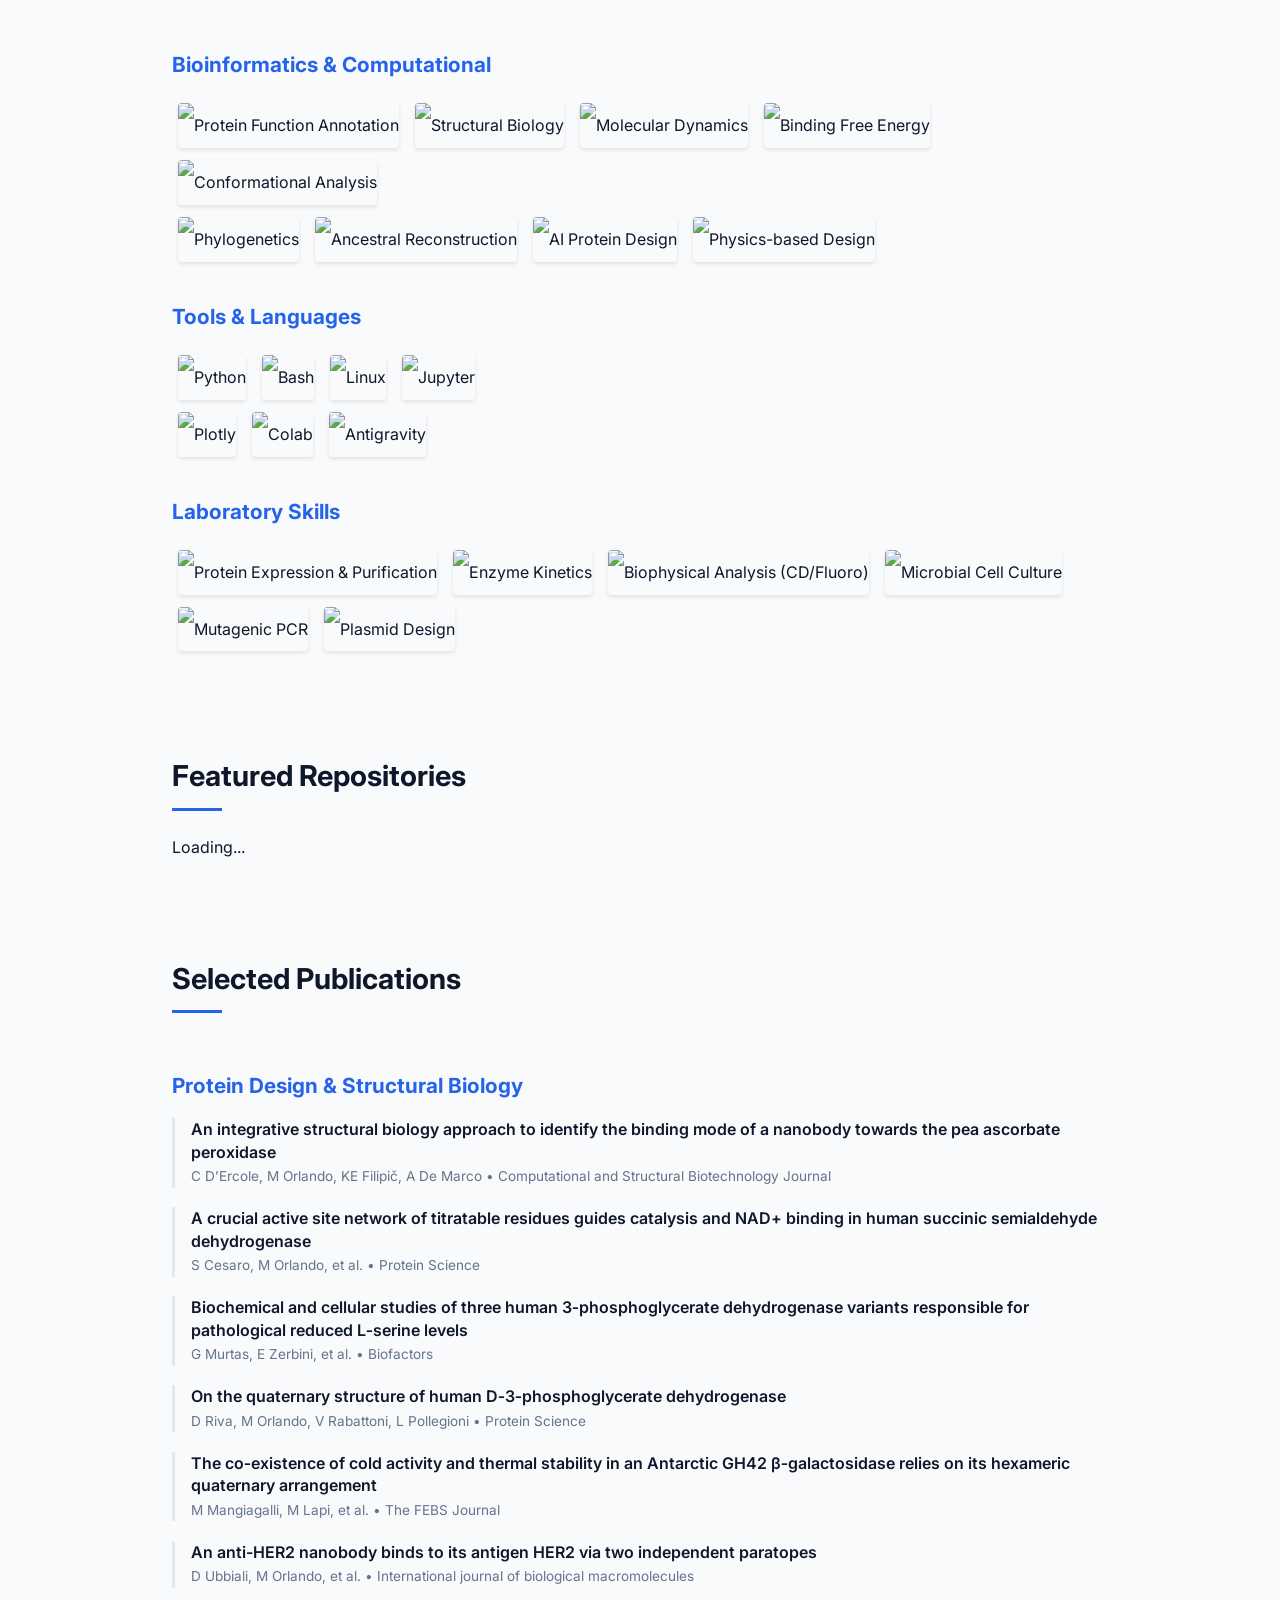
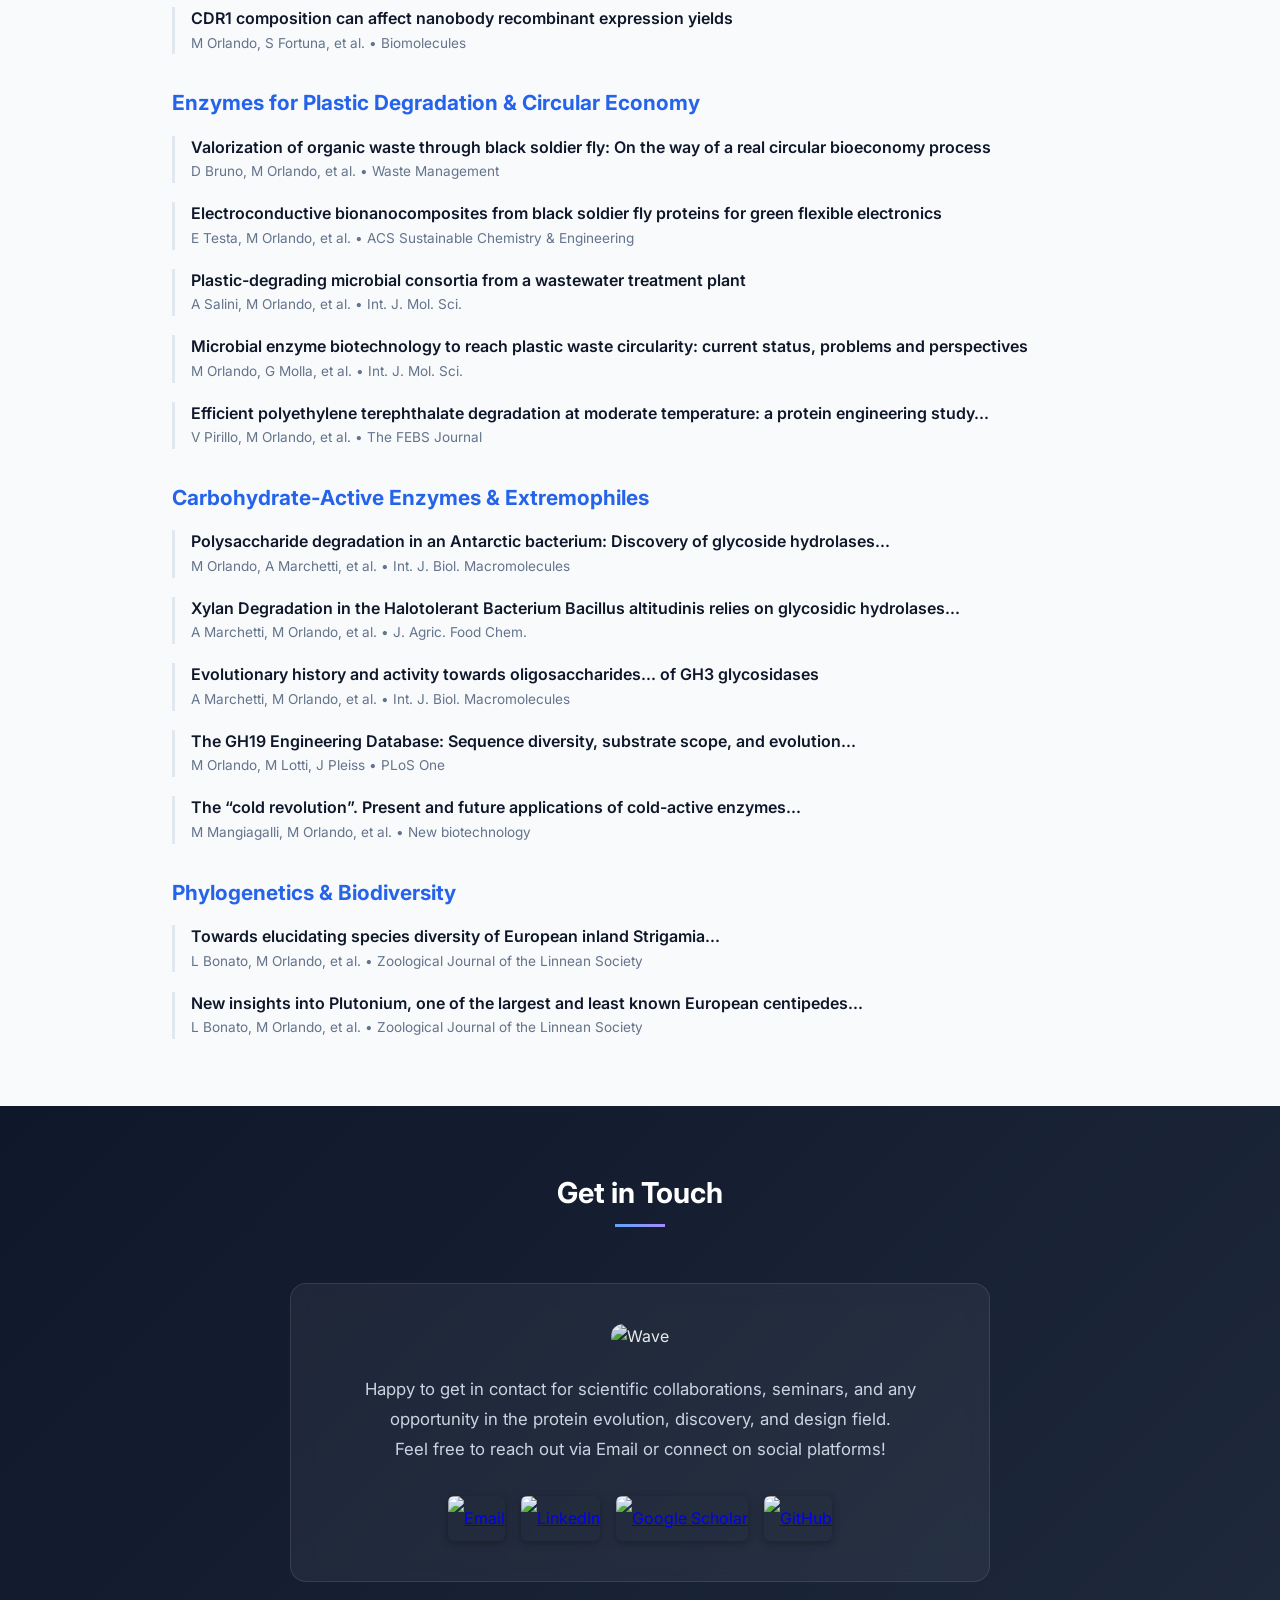
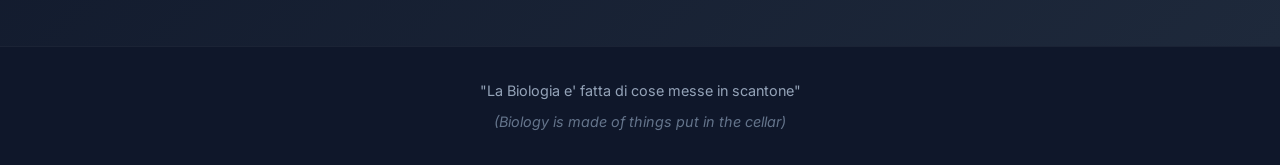
==== commit 7574d312: "Hide workshop from portfolio until publication" ====
--- a/index.html
+++ b/index.html
@@ -633,19 +633,6 @@
 
             const grid = document.getElementById('repos-grid');
             grid.innerHTML = '';
-            
-            // Inject custom Demo project
-            const demoCard = document.createElement('div');
-            demoCard.className = 'repo-card';
-            demoCard.innerHTML = `
-                <a href="/nanobodies-workshop/" target="_blank" class="repo-name">Demo: Nanobodies Workshop Website</a>
-                <p class="repo-desc">A highly curated, modern, and serverless workshop event website featuring glassmorphism, parallax scrolling, and Firebase Authentication integration.</p>
-                <div style="margin-top: 1rem; font-size: 0.8rem; color: #94a3b8;">
-                    <span style="margin-right: 1rem;">⭐ Showcase</span>
-                    <span>💻 HTML/CSS/JS (Firebase)</span>
-                </div>
-            `;
-            grid.appendChild(demoCard);
 
             repos.forEach(repo => {
                 if (repo.fork && repo.stargazers_count < 1 && repo.name !== 'biochorl.github.io') return;
